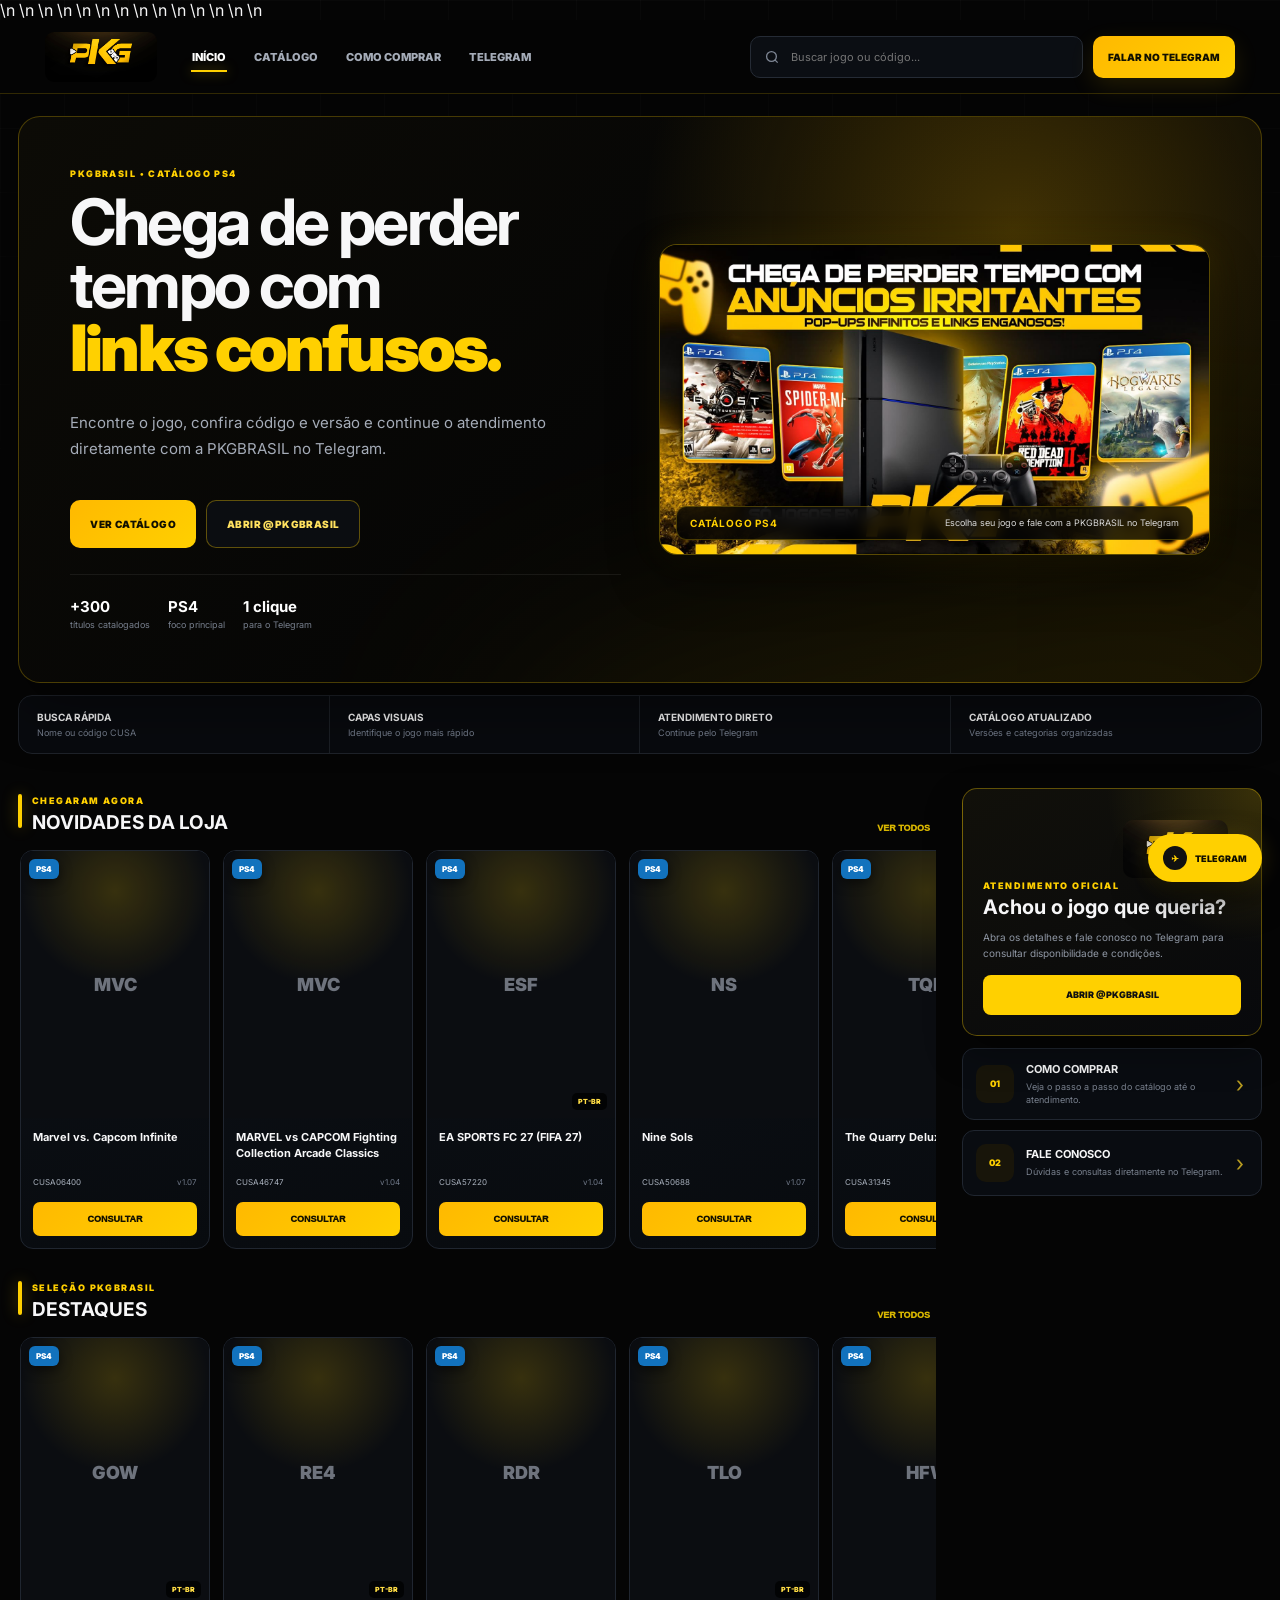
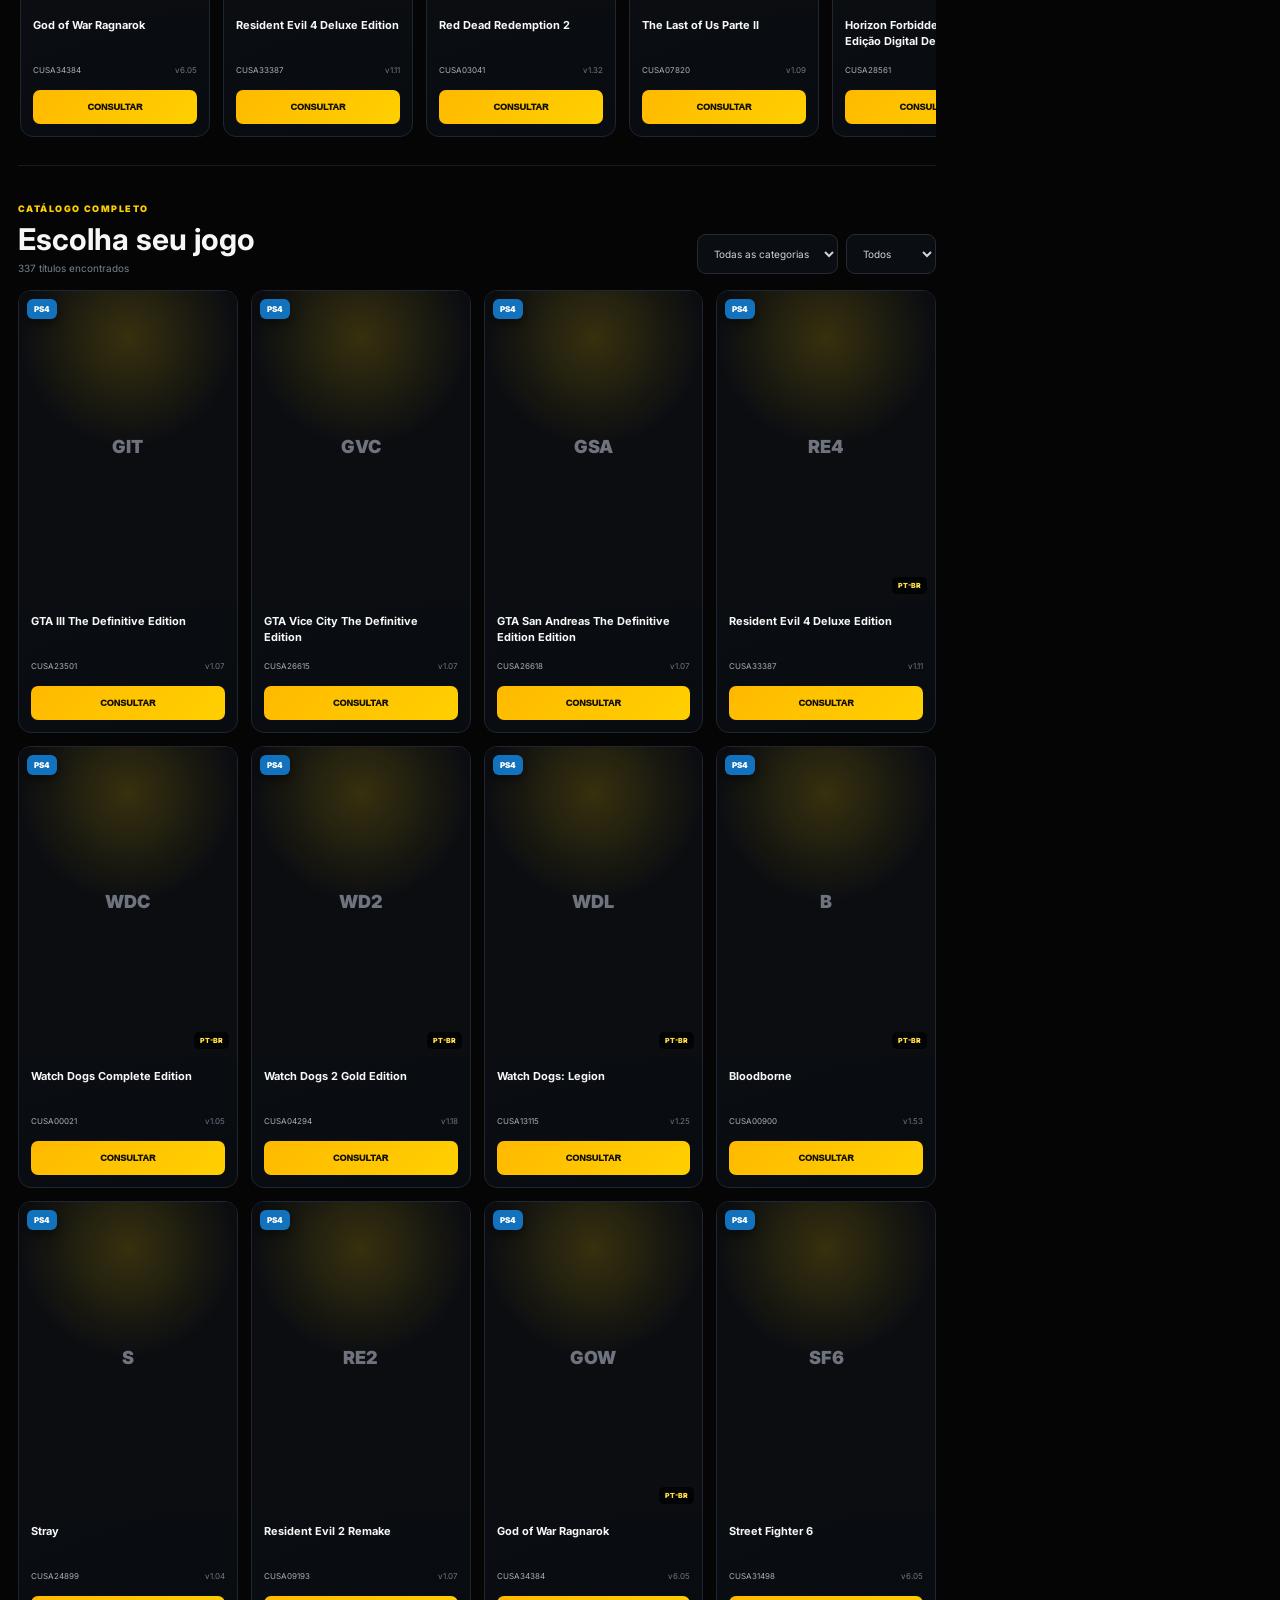
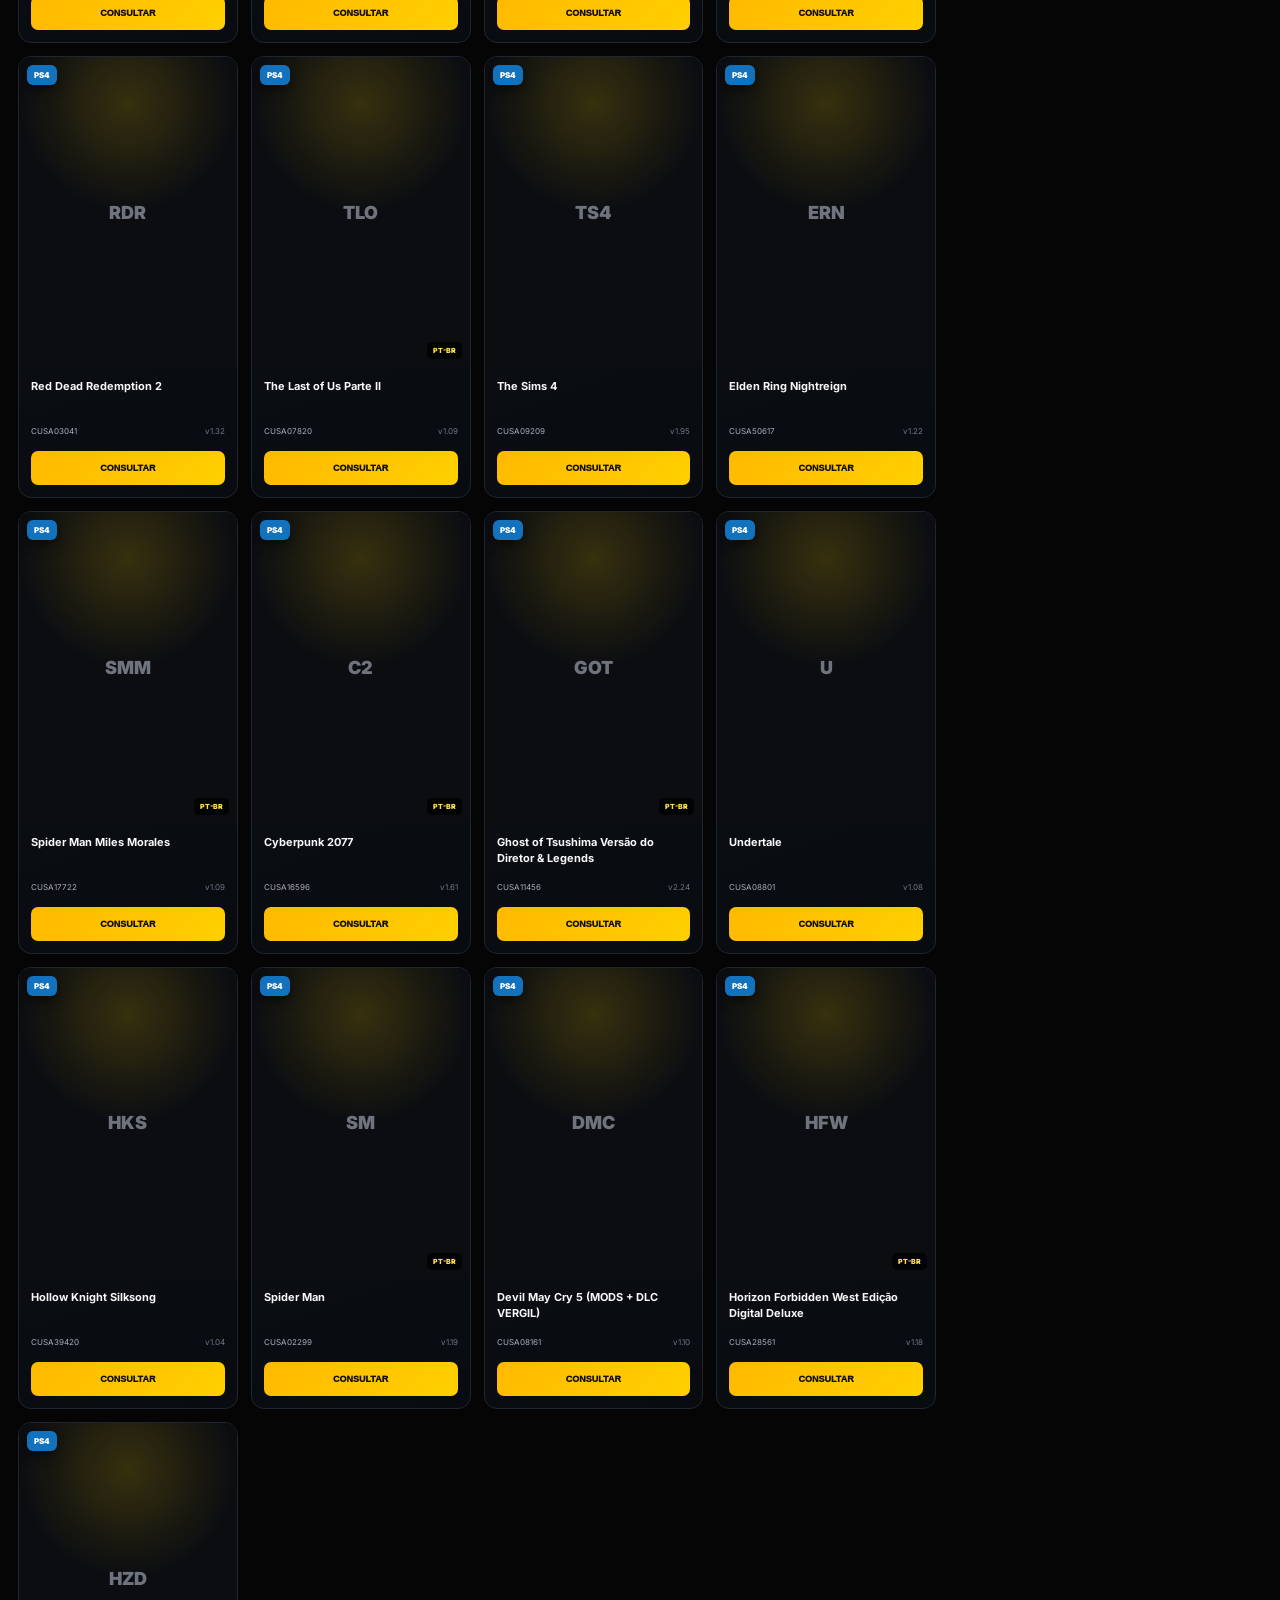
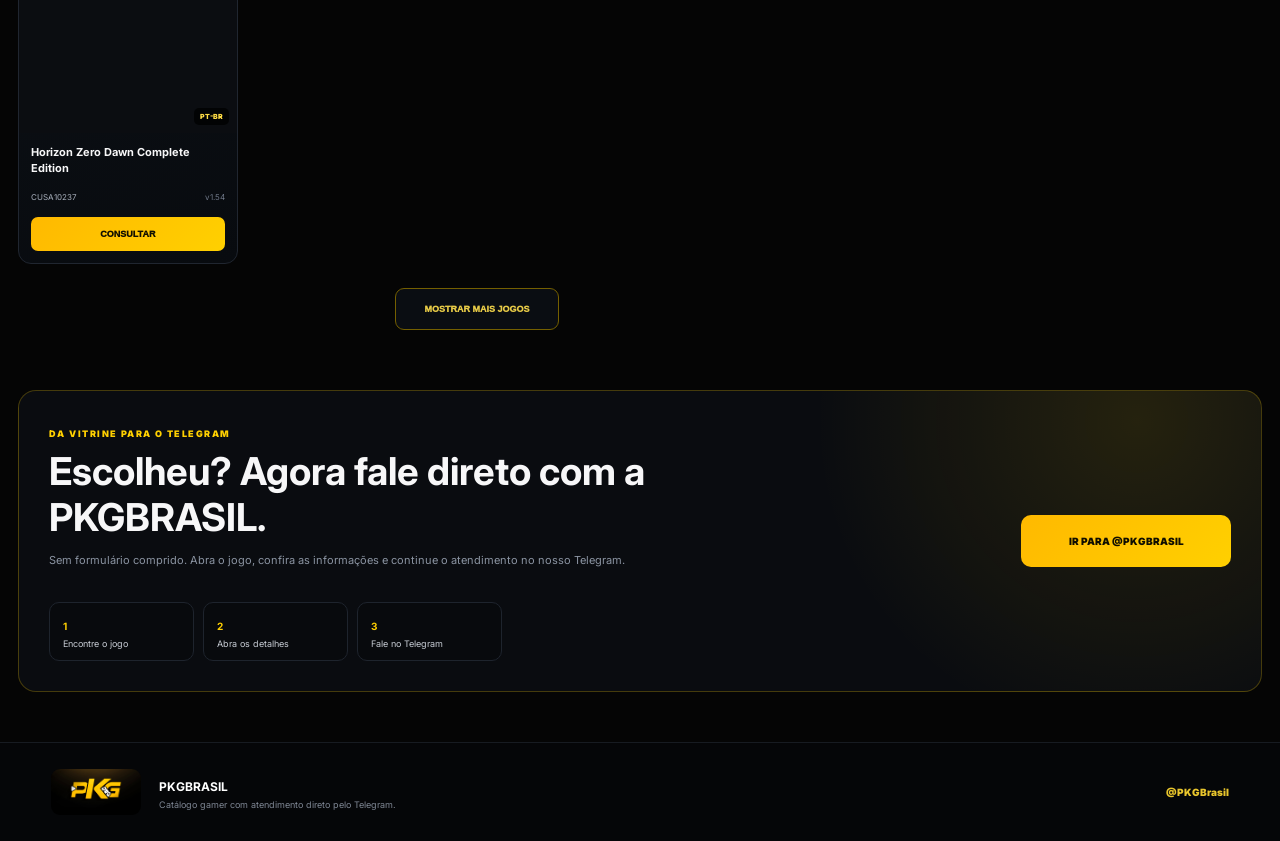
==== index.html @ 2a742ffb "SEO: canonical, Open Graph e dados estruturados na home" ====
<!doctype html>
<html lang="pt-BR">
<head>
  <meta charset="utf-8">
  <meta name="viewport" content="width=device-width,initial-scale=1">
  <meta name="theme-color" content="#070707">
  <meta name="description" content="PKGBRASIL: catálogo de jogos PS4 com busca por nome e código, informações do produto e atendimento direto pelo Telegram.">\n  <link rel="canonical" href="https://wesleydesousa.github.io/pkgbrasil-site/">\n  <meta name="robots" content="index,follow,max-image-preview:large">\n  <meta property="og:type" content="website">\n  <meta property="og:locale" content="pt_BR">\n  <meta property="og:site_name" content="PKGBRASIL">\n  <meta property="og:title" content="PKGBRASIL | Catálogo PS4">\n  <meta property="og:description" content="Encontre jogos PS4 no catálogo PKGBRASIL e continue o atendimento pelo Telegram.">\n  <meta property="og:url" content="https://wesleydesousa.github.io/pkgbrasil-site/">\n  <meta property="og:image" content="https://wesleydesousa.github.io/pkgbrasil-site/ativos/pkgbrasil-channel-cover.jpg">\n  <meta name="twitter:card" content="summary_large_image">\n  <meta name="twitter:title" content="PKGBRASIL | Catálogo PS4">\n  <meta name="twitter:description" content="Catálogo de jogos PS4 e atendimento direto pelo Telegram.">\n  <meta name="twitter:image" content="https://wesleydesousa.github.io/pkgbrasil-site/ativos/pkgbrasil-channel-cover.jpg">
  <title>PKGBRASIL | Catálogo PS4 e atendimento no Telegram</title>
  <link rel="preconnect" href="https://fonts.googleapis.com">
  <link rel="preconnect" href="https://fonts.gstatic.com" crossorigin>
  <link href="https://fonts.googleapis.com/css2?family=Inter:wght@400;500;600;700;800;900&display=swap" rel="stylesheet">
  <link rel="stylesheet" href="styles.css?v=20261001-4">
  <script type="application/ld+json">{"@context":"https://schema.org","@type":"Organization","name":"PKGBRASIL","url":"https://wesleydesousa.github.io/pkgbrasil-site/","logo":"https://wesleydesousa.github.io/pkgbrasil-site/ativos/WhatsApp%20Image%202026-09-29%20at%2009.11.02.jpeg","sameAs":["https://t.me/PKGBrasil"]}</script>\n</head>
<body>
<header class="topbar">
  <a class="brand brand-image" href="#inicio" aria-label="PKGBRASIL - Início">
    <img src="ativos/WhatsApp%20Image%202026-09-29%20at%2009.11.02.jpeg" alt="PKGBRASIL">
  </a>
  <nav class="main-nav" aria-label="Navegação principal">
    <a class="active" href="#inicio">INÍCIO</a>
    <a href="#catalogo">CATÁLOGO</a>
    <a href="como-usar.html">COMO COMPRAR</a>
    <a href="contato.html">TELEGRAM</a>
  </nav>
  <div class="header-actions">
    <label class="search">
      <svg viewBox="0 0 24 24" aria-hidden="true"><path d="m21 21-4.3-4.3m2.3-5.2a7.5 7.5 0 1 1-15 0 7.5 7.5 0 0 1 15 0Z"/></svg>
      <input id="globalSearch" type="search" placeholder="Buscar jogo ou código..." autocomplete="off">
    </label>
    <a class="account-btn primary" href="https://t.me/PKGBrasil" target="_blank" rel="noopener noreferrer">FALAR NO TELEGRAM</a>
  </div>
</header>

<main id="inicio">
  <section class="sales-hero" aria-label="PKGBRASIL - catálogo PS4">
    <div class="sales-hero-copy">
      <span class="hero-kicker">PKGBRASIL • CATÁLOGO PS4</span>
      <h1>Chega de perder tempo com <strong>links confusos.</strong></h1>
      <p>Encontre o jogo, confira código e versão e continue o atendimento diretamente com a PKGBRASIL no Telegram.</p>
      <div class="hero-actions">
        <a class="hero-btn primary" href="#catalogo">VER CATÁLOGO</a>
        <a class="hero-btn secondary" href="https://t.me/PKGBrasil" target="_blank" rel="noopener noreferrer">ABRIR @PKGBRASIL</a>
      </div>
      <div class="hero-proof">
        <span><b>+300</b> títulos catalogados</span>
        <span><b>PS4</b> foco principal</span>
        <span><b>1 clique</b> para o Telegram</span>
      </div>
    </div>
    <div class="hero-banner-reference">
      <img src="ativos/pkgbrasil-channel-cover.jpg" alt="PKGBRASIL - divulgação do catálogo PS4">
      <div class="hero-banner-note"><strong>CATÁLOGO PS4</strong><span>Escolha seu jogo e fale com a PKGBRASIL no Telegram</span></div>
    </div>
  </section>

  <section class="trust-strip" aria-label="Vantagens PKGBRASIL">
    <div><b>BUSCA RÁPIDA</b><span>Nome ou código CUSA</span></div>
    <div><b>CAPAS VISUAIS</b><span>Identifique o jogo mais rápido</span></div>
    <div><b>ATENDIMENTO DIRETO</b><span>Continue pelo Telegram</span></div>
    <div><b>CATÁLOGO ATUALIZADO</b><span>Versões e categorias organizadas</span></div>
  </section>

  <div class="page-grid">
    <div class="content-column">
      <section class="section" id="jogos">
        <div class="section-heading">
          <div><span class="section-bar"></span><div><span class="section-label">CHEGARAM AGORA</span><h2>NOVIDADES DA LOJA</h2></div></div>
          <button class="link-button" data-show-all type="button">VER TODOS</button>
        </div>
        <div class="game-row" id="latestGames"></div>
      </section>

      <section class="section">
        <div class="section-heading">
          <div><span class="section-bar"></span><div><span class="section-label">SELEÇÃO PKGBRASIL</span><h2>DESTAQUES</h2></div></div>
          <button class="link-button" data-show-all type="button">VER TODOS</button>
        </div>
        <div class="game-row" id="featuredGames"></div>
      </section>

      <section class="section catalog-section" id="catalogo">
        <div class="catalog-header">
          <div>
            <span class="section-label">CATÁLOGO COMPLETO</span>
            <h2>Escolha seu jogo</h2>
            <p id="catalogStatus">Carregando catálogo...</p>
          </div>
          <div class="filters">
            <select id="categoryFilter" aria-label="Filtrar por categoria"><option value="">Todas as categorias</option></select>
            <select id="dubFilter" aria-label="Filtrar por idioma"><option value="">Todos</option><option value="dublado">Dublados</option></select>
          </div>
        </div>
        <div class="catalog-grid" id="catalogGrid"></div>
        <button class="load-more" id="loadMore" type="button">MOSTRAR MAIS JOGOS</button>
      </section>
    </div>

    <aside class="sidebar">
      <article class="telegram-sales-card">
        <span class="tg-eyebrow">ATENDIMENTO OFICIAL</span>
        <img src="ativos/WhatsApp%20Image%202026-09-29%20at%2009.11.02.jpeg" alt="PKGBRASIL">
        <h3>Achou o jogo que queria?</h3>
        <p>Abra os detalhes e fale conosco no Telegram para consultar disponibilidade e condições.</p>
        <a href="https://t.me/PKGBrasil" target="_blank" rel="noopener noreferrer">ABRIR @PKGBRASIL</a>
      </article>
      <a class="side-card" href="como-usar.html"><div class="side-icon">01</div><div><h3>COMO COMPRAR</h3><p>Veja o passo a passo do catálogo até o atendimento.</p></div><span class="side-arrow">›</span></a>
      <a class="side-card" href="contato.html"><div class="side-icon">02</div><div><h3>FALE CONOSCO</h3><p>Dúvidas e consultas diretamente no Telegram.</p></div><span class="side-arrow">›</span></a>
    </aside>
  </div>

  <section class="sales-cta" id="como-comprar">
    <div class="sales-cta-copy">
      <span class="section-label">DA VITRINE PARA O TELEGRAM</span>
      <h2>Escolheu? Agora fale direto com a PKGBRASIL.</h2>
      <p>Sem formulário comprido. Abra o jogo, confira as informações e continue o atendimento no nosso Telegram.</p>
    </div>
    <div class="sales-steps">
      <article><b>1</b><span>Encontre o jogo</span></article>
      <article><b>2</b><span>Abra os detalhes</span></article>
      <article><b>3</b><span>Fale no Telegram</span></article>
    </div>
    <a class="telegram-wide" href="https://t.me/PKGBrasil" target="_blank" rel="noopener noreferrer">IR PARA @PKGBRASIL</a>
  </section>
</main>

<dialog id="gameModal">
  <button class="modal-close" id="modalClose" type="button" aria-label="Fechar">×</button>
  <div id="modalContent"></div>
</dialog>

<footer>
  <a class="brand brand-image footer-brand" href="#inicio"><img src="ativos/WhatsApp%20Image%202026-09-29%20at%2009.11.02.jpeg" alt="PKGBRASIL"></a>
  <div><strong>PKGBRASIL</strong><p>Catálogo gamer com atendimento direto pelo Telegram.</p></div>
  <a class="footer-telegram" href="https://t.me/PKGBrasil" target="_blank" rel="noopener noreferrer">@PKGBrasil</a>
</footer>

<a class="telegram-float" href="https://t.me/PKGBrasil" target="_blank" rel="noopener noreferrer">TELEGRAM</a>
<script src="app.js?v=20261001-4"></script>
</body>
</html>
---- styles.css ----
:root{
  --bg:#050505;--panel:#0a0d12;--panel2:#0e1219;--line:#202631;--gold:#ffd000;--gold2:#ffb900;
  --text:#f7f7f8;--muted:#9299a7;--radius:16px;--shadow:0 24px 60px rgba(0,0,0,.42);
}
*{box-sizing:border-box}
html{scroll-behavior:smooth}
body{margin:0;background:radial-gradient(circle at 50% -20%,#2b2100 0,transparent 30rem),var(--bg);color:var(--text);font-family:Inter,system-ui,sans-serif;min-height:100vh}
body:before{content:"";position:fixed;inset:0;pointer-events:none;background-image:linear-gradient(rgba(255,255,255,.018) 1px,transparent 1px),linear-gradient(90deg,rgba(255,255,255,.018) 1px,transparent 1px);background-size:64px 64px;mask-image:linear-gradient(to bottom,#000 0,transparent 70%);z-index:-1}
a{color:inherit}.topbar{height:74px;position:sticky;top:0;z-index:60;display:flex;align-items:center;gap:24px;padding:0 3.5%;border-bottom:1px solid rgba(255,208,0,.18);background:rgba(5,5,5,.9);backdrop-filter:blur(16px)}
.brand-image{display:flex;align-items:center;flex:0 0 auto;text-decoration:none}.brand-image img{width:112px;height:50px;object-fit:cover;object-position:center;border-radius:9px;filter:saturate(1.05) contrast(1.06)}
.main-nav{display:flex;gap:6px;align-items:center}.main-nav a{position:relative;padding:10px 11px;text-decoration:none;color:#a5acb8;font-size:11px;font-weight:850}.main-nav a:hover,.main-nav a.active{color:#fff}.main-nav a.active:after{content:"";position:absolute;left:10px;right:10px;bottom:2px;height:2px;background:var(--gold);box-shadow:0 0 12px rgba(255,208,0,.55)}
.header-actions{margin-left:auto;display:flex;align-items:center;gap:10px}.search{width:min(360px,26vw);height:42px;display:flex;align-items:center;gap:9px;padding:0 13px;border:1px solid #252b35;border-radius:10px;background:#0b0e13}.search:focus-within{border-color:#8f7400;box-shadow:0 0 0 3px rgba(255,208,0,.06)}.search svg{width:17px;fill:none;stroke:#7f8795;stroke-width:2}.search input{width:100%;border:0;outline:0;background:transparent;color:#fff;font:inherit;font-size:11px}.account-btn{height:42px;display:inline-flex;align-items:center;justify-content:center;padding:0 15px;border-radius:10px;text-decoration:none;font-size:10px;font-weight:900}.account-btn.primary{background:linear-gradient(135deg,var(--gold2),var(--gold));color:#121000;box-shadow:0 8px 24px rgba(255,208,0,.12)}

.sales-hero{max-width:1680px;margin:22px auto 0;padding:clamp(28px,4vw,62px);min-height:520px;display:grid;grid-template-columns:minmax(0,.9fr) minmax(520px,1.1fr);gap:38px;align-items:center;position:relative;overflow:hidden;border:1px solid rgba(255,208,0,.26);border-radius:22px;background:radial-gradient(circle at 80% 20%,rgba(255,190,0,.24),transparent 34%),linear-gradient(135deg,#0c0b06 0,#050505 58%,#0c0a03 100%);box-shadow:var(--shadow)}
.sales-hero:before{content:"";position:absolute;inset:auto -10% -55% 40%;height:70%;background:var(--gold);filter:blur(130px);opacity:.08;transform:rotate(-12deg)}
.sales-hero-copy{position:relative;z-index:3}.hero-kicker,.section-label,.tg-eyebrow{color:var(--gold);font-size:9px;font-weight:950;letter-spacing:.16em;text-transform:uppercase}.sales-hero h1{margin:12px 0 16px;font-size:clamp(42px,5vw,74px);line-height:.98;letter-spacing:-.045em;max-width:780px}.sales-hero h1 strong{display:block;color:var(--gold);font-weight:950}.sales-hero-copy>p{max-width:650px;color:#a5acb8;font-size:15px;line-height:1.7}
.hero-actions{display:flex;gap:10px;flex-wrap:wrap;margin-top:24px}.hero-btn{min-height:48px;display:inline-flex;align-items:center;justify-content:center;padding:0 20px;border-radius:10px;text-decoration:none;font-size:10px;font-weight:950;letter-spacing:.04em}.hero-btn.primary{background:linear-gradient(135deg,var(--gold2),var(--gold));color:#110f00}.hero-btn.secondary{border:1px solid rgba(255,208,0,.35);background:#0b0d11;color:#ffe15f}.hero-proof{display:flex;gap:18px;flex-wrap:wrap;margin-top:26px;padding-top:22px;border-top:1px solid rgba(255,255,255,.07)}.hero-proof span{display:flex;flex-direction:column;color:#777f8d;font-size:9px}.hero-proof b{color:#fff;font-size:15px;margin-bottom:3px}

.hero-showcase-wrap{position:relative;min-height:430px}.hero-showcase-glow{position:absolute;inset:15% 5% 0 20%;background:#ffc400;filter:blur(80px);opacity:.18;border-radius:50%}.hero-console{position:absolute;z-index:2;left:35%;top:12%;width:31%;height:70%;border-radius:8px 8px 4px 4px;background:linear-gradient(110deg,#24262b,#070809 70%);box-shadow:-22px 30px 40px rgba(0,0,0,.62);transform:skewY(-3deg)}.hero-console:before{content:"";position:absolute;left:5%;top:42%;width:90%;height:3px;background:#254fbb;box-shadow:0 0 10px #2c5cff}.hero-console span{position:absolute;bottom:10px;right:12px;color:#72757d;font-size:12px;font-weight:800}.hero-console i{position:absolute;bottom:-38px;left:30%;width:52%;height:58px;border-radius:40% 40% 50% 50%;background:radial-gradient(circle at 30% 45%,#1b1c1f 0 11%,transparent 12%),radial-gradient(circle at 70% 45%,#1b1c1f 0 11%,transparent 12%),linear-gradient(#303137,#101114);box-shadow:0 18px 25px #0008}
.hero-showcase{position:absolute;inset:0;z-index:3;pointer-events:none}.hero-mini{position:absolute;width:23%;aspect-ratio:.72;border:2px solid rgba(255,208,0,.72);border-radius:12px;overflow:hidden;background:#111;box-shadow:0 18px 28px rgba(0,0,0,.55);transform:rotate(var(--rot,0deg))}.hero-mini img{width:100%;height:100%;object-fit:cover}.hero-mini:nth-child(1){left:0;top:16%;--rot:-5deg}.hero-mini:nth-child(2){left:16%;bottom:2%;--rot:3deg}.hero-mini:nth-child(3){right:15%;bottom:2%;--rot:-3deg}.hero-mini:nth-child(4){right:0;top:14%;--rot:5deg}.hero-promo-caption{position:absolute;z-index:5;left:50%;bottom:0;transform:translateX(-50%);width:max-content;max-width:90%;padding:11px 16px;border-radius:8px;background:#060606;border:1px solid rgba(255,208,0,.3);text-align:center}.hero-promo-caption strong{display:block;color:var(--gold);font-size:13px}.hero-promo-caption span{display:block;color:#ccc;font-size:8px;margin-top:3px;letter-spacing:.1em}

.trust-strip{max-width:1680px;margin:12px auto 0;display:grid;grid-template-columns:repeat(4,1fr);border:1px solid #1e2229;border-radius:14px;overflow:hidden;background:#080a0e}.trust-strip>div{padding:15px 18px;border-right:1px solid #1b1f25}.trust-strip>div:last-child{border-right:0}.trust-strip b{display:block;color:#f5f5f5;font-size:10px}.trust-strip span{display:block;margin-top:4px;color:#737c8b;font-size:9px}

.page-grid{max-width:1680px;margin:0 auto;display:grid;grid-template-columns:minmax(0,1fr) 300px;gap:26px;padding:18px 0 60px}.content-column{min-width:0}.section{padding-top:16px}.section-heading{display:flex;align-items:end;justify-content:space-between;gap:14px;margin-bottom:14px}.section-heading>div{display:flex;align-items:center;gap:10px}.section-bar{width:4px;height:34px;border-radius:5px;background:var(--gold);box-shadow:0 0 15px rgba(255,208,0,.38)}.section h2{font-size:19px;margin:3px 0 0}.link-button{border:0;background:transparent;color:#d8b600;font-size:9px;font-weight:950;cursor:pointer}.link-button:hover{color:#ffe35f}
.game-row{display:grid;grid-auto-flow:column;grid-auto-columns:190px;gap:13px;overflow-x:auto;padding:2px 2px 10px;scrollbar-width:none}.game-row::-webkit-scrollbar{display:none}

.game-card{position:relative;min-width:0;border:1px solid #202630;background:linear-gradient(160deg,#0d1117,#080b0f);border-radius:13px;overflow:hidden;cursor:pointer;transition:transform .22s ease,border-color .22s ease,box-shadow .22s ease;transform:perspective(850px) rotateX(var(--rx,0)) rotateY(var(--ry,0))}.game-card:hover{transform:translateY(-5px) perspective(850px) rotateX(var(--rx,0)) rotateY(var(--ry,0));border-color:#826c00;box-shadow:0 18px 38px rgba(0,0,0,.45),0 0 24px rgba(255,208,0,.08)}
.cover{position:relative;aspect-ratio:2/2.85;background:linear-gradient(135deg,#1b1d21,#0b0d10);overflow:hidden}.cover img{position:absolute;inset:0;width:100%;height:100%;object-fit:cover;transition:opacity .25s ease,transform .3s ease}.game-card:hover .cover img{transform:scale(1.025)}.cover-fallback{position:absolute;inset:0;display:grid;place-items:center;padding:18px;background:radial-gradient(circle at 50% 15%,rgba(255,208,0,.18),transparent 38%),#0b0d11;color:#6e737d;font-size:18px;font-weight:950}.cover-badge{position:absolute;z-index:3;left:8px;top:8px;padding:5px 7px;border-radius:6px;background:#1272bd;color:#fff;font-size:8px;font-weight:900;box-shadow:0 4px 12px #0008}.cover-state{position:absolute;z-index:3;right:8px;bottom:8px;padding:4px 6px;border-radius:5px;background:rgba(0,0,0,.76);color:#ffdd45;font-size:7px;font-weight:900}
.game-info{padding:12px}.game-title{height:34px;overflow:hidden;margin:0 0 9px;font-size:11px;line-height:1.45}.game-meta{display:flex;justify-content:space-between;gap:8px;color:#6f7888;font-size:8px}.game-code{color:#a8b0bc}.mini-action{width:100%;height:34px;margin-top:11px;border:0;border-radius:7px;background:linear-gradient(135deg,var(--gold2),var(--gold));color:#121000;font-size:9px;font-weight:950;cursor:pointer}.mini-action:hover{filter:brightness(1.05)}

.catalog-section{margin-top:18px;padding-top:30px;border-top:1px solid #171b21}.catalog-header{display:flex;align-items:end;justify-content:space-between;gap:18px;margin-bottom:16px}.catalog-header h2{font-size:30px;margin:5px 0}.catalog-header p{margin:0;color:#77808e;font-size:10px}.filters{display:flex;gap:8px}.filters select{height:40px;padding:0 12px;border:1px solid #252b34;border-radius:9px;background:#0a0d12;color:#cfd3da;font:inherit;font-size:10px}.catalog-grid{display:grid;grid-template-columns:repeat(5,minmax(0,1fr));gap:13px}.load-more{display:block;margin:24px auto 0;height:42px;padding:0 28px;border:1px solid #745f00;border-radius:9px;background:#0a0d12;color:#e7ca47;font-size:9px;font-weight:950;cursor:pointer}.load-more:hover{background:#141107}

.sidebar{padding-top:16px}.telegram-sales-card{position:sticky;top:92px;margin-bottom:12px;padding:20px;border:1px solid rgba(255,208,0,.35);border-radius:15px;background:radial-gradient(circle at 100% 0,rgba(255,208,0,.18),transparent 40%),linear-gradient(150deg,#11100a,#08090c);box-shadow:0 16px 36px rgba(0,0,0,.35)}.telegram-sales-card img{width:105px;height:58px;object-fit:cover;border-radius:10px;margin:11px 0}.telegram-sales-card h3{font-size:20px;margin:2px 0 8px}.telegram-sales-card p{color:#8f97a4;font-size:10px;line-height:1.6}.telegram-sales-card>a{display:flex;align-items:center;justify-content:center;height:40px;margin-top:14px;border-radius:8px;background:var(--gold);color:#111;text-decoration:none;font-size:9px;font-weight:950}
.side-card{display:grid;grid-template-columns:40px 1fr 12px;gap:10px;align-items:center;margin-bottom:10px;padding:13px;border:1px solid #202630;border-radius:12px;background:#090c11;text-decoration:none}.side-card:hover{border-color:#554800}.side-icon{width:38px;height:38px;display:grid;place-items:center;border-radius:10px;background:#18150a;color:var(--gold);font-size:9px;font-weight:950}.side-card h3{margin:0 0 4px;font-size:11px}.side-card p{margin:0;color:#79818e;font-size:9px;line-height:1.45}.side-arrow{color:#b99d21;font-size:22px}

.sales-cta{max-width:1680px;margin:0 auto 50px;padding:30px;display:grid;grid-template-columns:1fr auto;gap:22px;align-items:center;border:1px solid rgba(255,208,0,.24);border-radius:18px;background:radial-gradient(circle at 90% 10%,rgba(255,208,0,.11),transparent 28%),#0a0c10}.sales-cta-copy h2{max-width:760px;margin:7px 0 8px;font-size:clamp(24px,3vw,40px)}.sales-cta-copy p{max-width:760px;color:#8b94a2;line-height:1.65;font-size:11px}.sales-steps{display:flex;gap:9px;grid-column:1}.sales-steps article{min-width:145px;padding:11px 13px;border:1px solid #1e242d;border-radius:10px;background:#080a0d}.sales-steps b{color:var(--gold);font-size:10px}.sales-steps span{display:block;margin-top:4px;font-size:9px;color:#c9ced6}.telegram-wide{grid-column:2;grid-row:1/3;display:flex;align-items:center;justify-content:center;min-width:210px;min-height:52px;padding:0 18px;border-radius:10px;background:linear-gradient(135deg,var(--gold2),var(--gold));color:#100e00;text-decoration:none;font-size:10px;font-weight:950}

dialog{width:min(840px,calc(100% - 24px));max-height:90vh;padding:0;border:1px solid #2a3039;border-radius:16px;background:#080a0e;color:#fff;overflow:auto;box-shadow:0 40px 90px #000b}dialog::backdrop{background:rgba(0,0,0,.82);backdrop-filter:blur(6px)}.modal-close{position:absolute;z-index:5;right:12px;top:12px;width:36px;height:36px;border:1px solid #333944;border-radius:50%;background:#090b0f;color:#fff;font-size:22px;cursor:pointer}.modal-product{display:grid;grid-template-columns:260px 1fr}.modal-cover{min-height:390px;background:#0d1015;position:relative;overflow:hidden}.modal-cover img{width:100%;height:100%;object-fit:cover;position:absolute;inset:0}.modal-cover .cover-fallback{font-size:28px}.modal-content-side{padding:34px 30px 30px}.eyebrow{color:var(--gold);font-size:9px;font-weight:950;letter-spacing:.12em}.modal-content-side h2{font-size:30px;line-height:1.12;margin:9px 0 13px}.modal-chips{display:flex;gap:6px;flex-wrap:wrap}.modal-chip{padding:5px 7px;border:1px solid #343b46;border-radius:999px;color:#b3bbc7;font-size:8px}.detail-grid{display:grid;grid-template-columns:1fr 1fr;gap:8px;margin-top:18px}.detail{padding:11px;border:1px solid #1f252d;border-radius:9px;background:#0b0e13}.detail span{display:block;color:#717a88;font-size:8px}.detail strong{display:block;margin-top:5px;font-size:11px}.telegram-button{display:flex;align-items:center;justify-content:center;gap:10px;margin-top:18px;padding:13px;border-radius:9px;background:linear-gradient(135deg,var(--gold2),var(--gold));color:#100e00;text-decoration:none}.telegram-button .telegram-icon{display:grid;place-items:center;width:30px;height:30px;border-radius:50%;background:#111;color:var(--gold)}.telegram-button b{display:block;font-size:10px}.telegram-button small{display:block;margin-top:2px;font-size:8px;opacity:.7}.modal-note{margin-top:12px;color:#7d8694;font-size:9px;line-height:1.55}

footer{display:flex;align-items:center;gap:18px;padding:26px 4%;border-top:1px solid #171b21;background:#050608;color:#7f8794}.footer-brand img{width:90px;height:46px}.footer-brand+div strong{color:#fff;font-size:12px}footer p{margin:4px 0 0;font-size:9px}.footer-telegram{margin-left:auto;color:#e9c52c;font-size:10px;font-weight:900;text-decoration:none}.telegram-float{position:fixed;right:18px;bottom:18px;z-index:70;display:flex;align-items:center;gap:8px;padding:12px 15px;border-radius:999px;background:var(--gold);color:#100e00;text-decoration:none;font-size:9px;font-weight:950;box-shadow:0 16px 34px #0009,0 0 24px rgba(255,208,0,.18)}.telegram-float:before{content:"✈";display:grid;place-items:center;width:24px;height:24px;border-radius:50%;background:#111;color:var(--gold)}

.subpage-main{max-width:1400px;margin:0 auto;padding:42px 4% 70px}.subpage-hero{padding:38px;border:1px solid #202631;border-radius:18px;background:radial-gradient(circle at 90% 10%,rgba(255,208,0,.1),transparent 30%),#090c10}.subpage-hero h1{font-size:clamp(32px,5vw,56px);margin:8px 0}.subpage-hero p{max-width:800px;color:#8d96a4;line-height:1.7}.subpage-kicker{color:var(--gold);font-size:9px;font-weight:950;letter-spacing:.15em}.subpage-grid{display:grid;grid-template-columns:repeat(3,1fr);gap:14px;margin-top:16px}.feature-panel,.guide-step{padding:22px;border:1px solid #202630;border-radius:14px;background:#090c11}.panel-icon{width:42px;height:42px;display:grid;place-items:center;border-radius:10px;background:#1b1708;color:var(--gold);font-weight:950}.feature-panel h2{font-size:17px}.feature-panel p,.guide-step p{color:#858e9c;font-size:11px;line-height:1.65}.page-action{display:inline-flex;margin-top:9px;color:#f0ca2c;text-decoration:none;font-size:9px;font-weight:950}.guide-steps{display:grid;grid-template-columns:repeat(2,1fr);gap:12px;margin-top:16px}.guide-step h3{margin:0 0 6px;font-size:14px}

.gamer-reveal-card{opacity:0;transform:translateY(12px);transition:opacity .35s ease var(--delay,0ms),transform .35s ease var(--delay,0ms)}.gamer-visible{opacity:1;transform:translateY(0)}#scrollProgress{position:fixed;left:0;top:0;z-index:100;width:0;height:2px;background:var(--gold);box-shadow:0 0 9px var(--gold)}

@media(max-width:1280px){.sales-hero,.trust-strip,.page-grid,.sales-cta{margin-left:18px;margin-right:18px}.catalog-grid{grid-template-columns:repeat(4,1fr)}.sales-hero{grid-template-columns:1fr 1fr}.hero-showcase-wrap{min-height:380px}}
@media(max-width:980px){.main-nav{display:none}.search{width:240px}.sales-hero{grid-template-columns:1fr;padding:32px}.hero-showcase-wrap{min-height:410px}.trust-strip{grid-template-columns:repeat(2,1fr)}.trust-strip>div:nth-child(2){border-right:0}.page-grid{grid-template-columns:1fr}.sidebar{display:grid;grid-template-columns:1.2fr 1fr 1fr;gap:10px}.telegram-sales-card{position:static;margin:0}.side-card{margin:0}.catalog-grid{grid-template-columns:repeat(3,1fr)}.sales-cta{grid-template-columns:1fr}.telegram-wide{grid-column:1;grid-row:auto;min-width:0}.subpage-grid{grid-template-columns:1fr}.guide-steps{grid-template-columns:1fr}}
@media(max-width:680px){.topbar{height:64px;padding:0 12px}.brand-image img{width:84px;height:42px}.header-actions .account-btn{display:none}.search{width:44px;padding:0 12px}.search input{width:0;opacity:0}.search:focus-within{width:180px}.search:focus-within input{width:100%;opacity:1}.sales-hero{margin:12px 10px 0;padding:24px 19px;min-height:0;border-radius:15px}.sales-hero h1{font-size:40px}.sales-hero-copy>p{font-size:12px}.hero-actions{display:grid;grid-template-columns:1fr}.hero-showcase-wrap{min-height:330px}.hero-console{left:35%;width:32%;height:65%}.hero-mini{width:28%}.hero-mini:nth-child(2){left:12%}.hero-mini:nth-child(3){right:12%}.hero-promo-caption{bottom:-2px}.trust-strip{margin:10px;grid-template-columns:1fr 1fr}.trust-strip>div{padding:12px;border-bottom:1px solid #1b1f25}.page-grid{margin:0;padding:10px 10px 45px}.sidebar{grid-template-columns:1fr}.game-row{grid-auto-columns:44%}.catalog-header{align-items:stretch;flex-direction:column}.filters{display:grid;grid-template-columns:1fr 1fr}.catalog-grid{grid-template-columns:repeat(2,1fr);gap:9px}.game-info{padding:9px}.game-title{font-size:10px}.sales-cta{margin:0 10px 35px;padding:22px}.sales-steps{display:grid;grid-template-columns:1fr}.modal-product{grid-template-columns:1fr}.modal-cover{min-height:310px}.modal-content-side{padding:24px 19px}.subpage-main{padding:25px 10px 50px}.subpage-hero{padding:24px}.footer-telegram{display:none}}
@media(prefers-reduced-motion:reduce){*{scroll-behavior:auto!important;transition:none!important;animation:none!important}}


/* Alignment pass: covers, titles and sales hero */
.sales-hero{
  align-items:stretch;
}
.sales-hero-copy{
  min-width:0;
  display:flex;
  flex-direction:column;
  justify-content:center;
}
.hero-showcase-wrap{
  align-self:stretch;
  display:flex;
  align-items:center;
  justify-content:center;
}
.game-row{
  align-items:stretch;
}
.catalog-grid{
  align-items:stretch;
}
.game-card{
  height:100%;
  display:grid;
  grid-template-rows:auto 1fr;
}
.cover{
  width:100%;
  aspect-ratio:2/2.85;
}
.cover img,
.modal-cover img{
  object-position:center center;
}
.game-info{
  min-height:126px;
  display:flex;
  flex-direction:column;
}
.game-title{
  height:auto;
  min-height:34px;
  display:-webkit-box;
  -webkit-line-clamp:2;
  -webkit-box-orient:vertical;
  overflow:hidden;
}
.game-meta{
  margin-top:auto;
  min-height:18px;
  align-items:center;
}
.mini-action{
  flex:0 0 auto;
}
.hero-mini{
  display:block;
}
.hero-mini img{
  display:block;
}
@media(max-width:680px){
  .game-info{min-height:116px}
  .game-title{min-height:30px}
}


/* High-resolution local covers */
.game-card{
  transform:none;
  will-change:auto;
}
.game-card:hover{
  transform:translateY(-4px);
}
.cover,
.hero-mini,
.modal-cover{
  background:#090b0f;
}
.cover img,
.hero-mini img,
.modal-cover img{
  display:block;
  width:100%;
  height:100%;
  object-fit:cover;
  object-position:center center;
  image-rendering:auto;
  filter:none!important;
  transform:none!important;
  backface-visibility:visible;
  opacity:0;
  transition:opacity .18s ease;
}
.cover img.cover-loaded,
.hero-mini img.cover-loaded,
.modal-cover img.cover-loaded{
  opacity:1;
}
.game-card:hover .cover img{
  transform:none!important;
}
.hero-mini .cover-fallback{
  font-size:11px;
  text-align:center;
}


/* Repair: real promotional banner + visible catalog covers */
.hero-banner-reference{
  position:relative;
  align-self:center;
  width:100%;
  overflow:hidden;
  border:1px solid rgba(255,208,0,.34);
  border-radius:18px;
  background:#050505;
  box-shadow:0 22px 50px rgba(0,0,0,.48),0 0 34px rgba(255,208,0,.08);
}
.hero-banner-reference img{
  display:block;
  width:100%;
  height:auto;
  aspect-ratio:16/9;
  object-fit:cover;
  object-position:center;
  filter:none!important;
}
.hero-banner-note{
  position:absolute;
  left:16px;
  right:16px;
  bottom:14px;
  display:flex;
  align-items:center;
  justify-content:space-between;
  gap:14px;
  padding:10px 13px;
  border:1px solid rgba(255,208,0,.26);
  border-radius:10px;
  background:rgba(3,3,3,.82);
  backdrop-filter:blur(8px);
}
.hero-banner-note strong{color:#ffd000;font-size:10px;letter-spacing:.08em}
.hero-banner-note span{color:#d8d8d8;font-size:9px;text-align:right}
.cover img,
.modal-cover img{
  opacity:1;
}
.cover img:not(.cover-loaded),
.modal-cover img:not(.cover-loaded){
  opacity:1;
}
@media(max-width:980px){
  .hero-banner-reference{max-width:900px;margin:0 auto}
}
@media(max-width:680px){
  .hero-banner-note{left:8px;right:8px;bottom:8px;padding:8px}
  .hero-banner-note span{display:none}
}
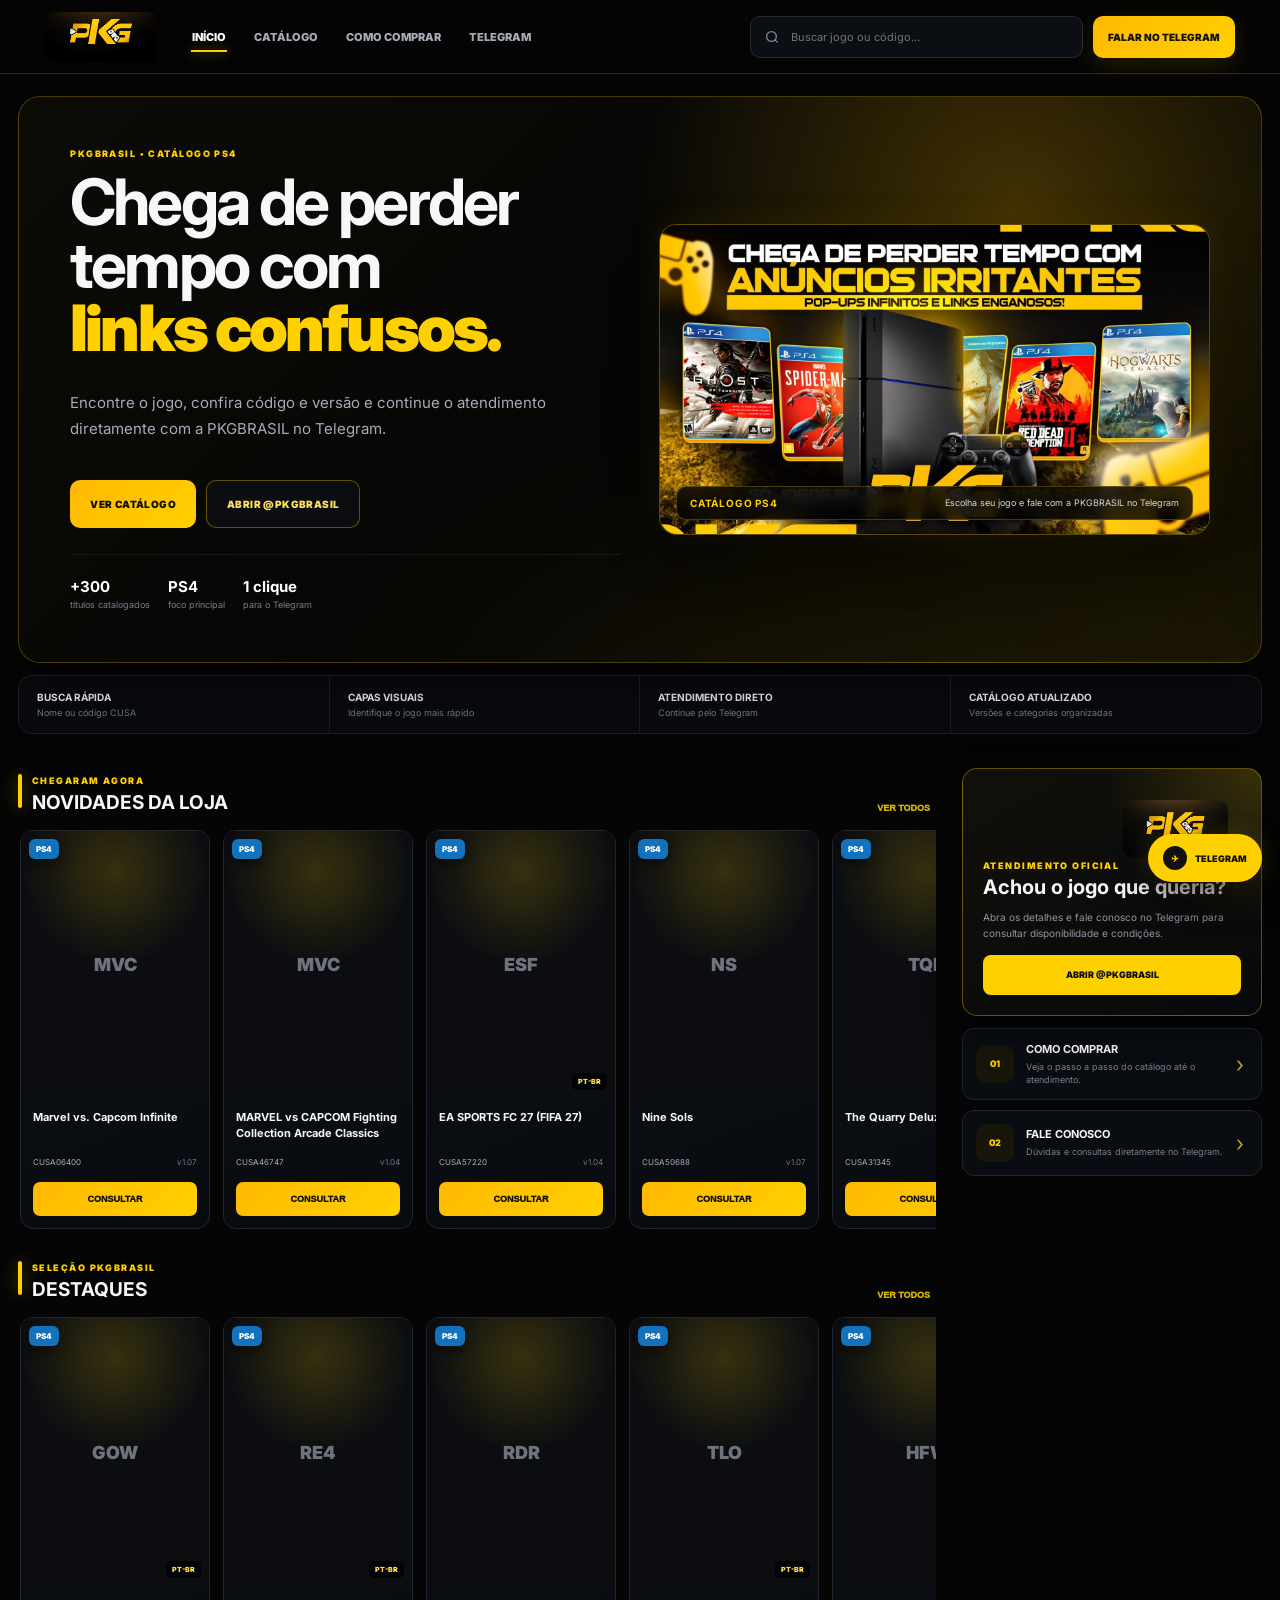
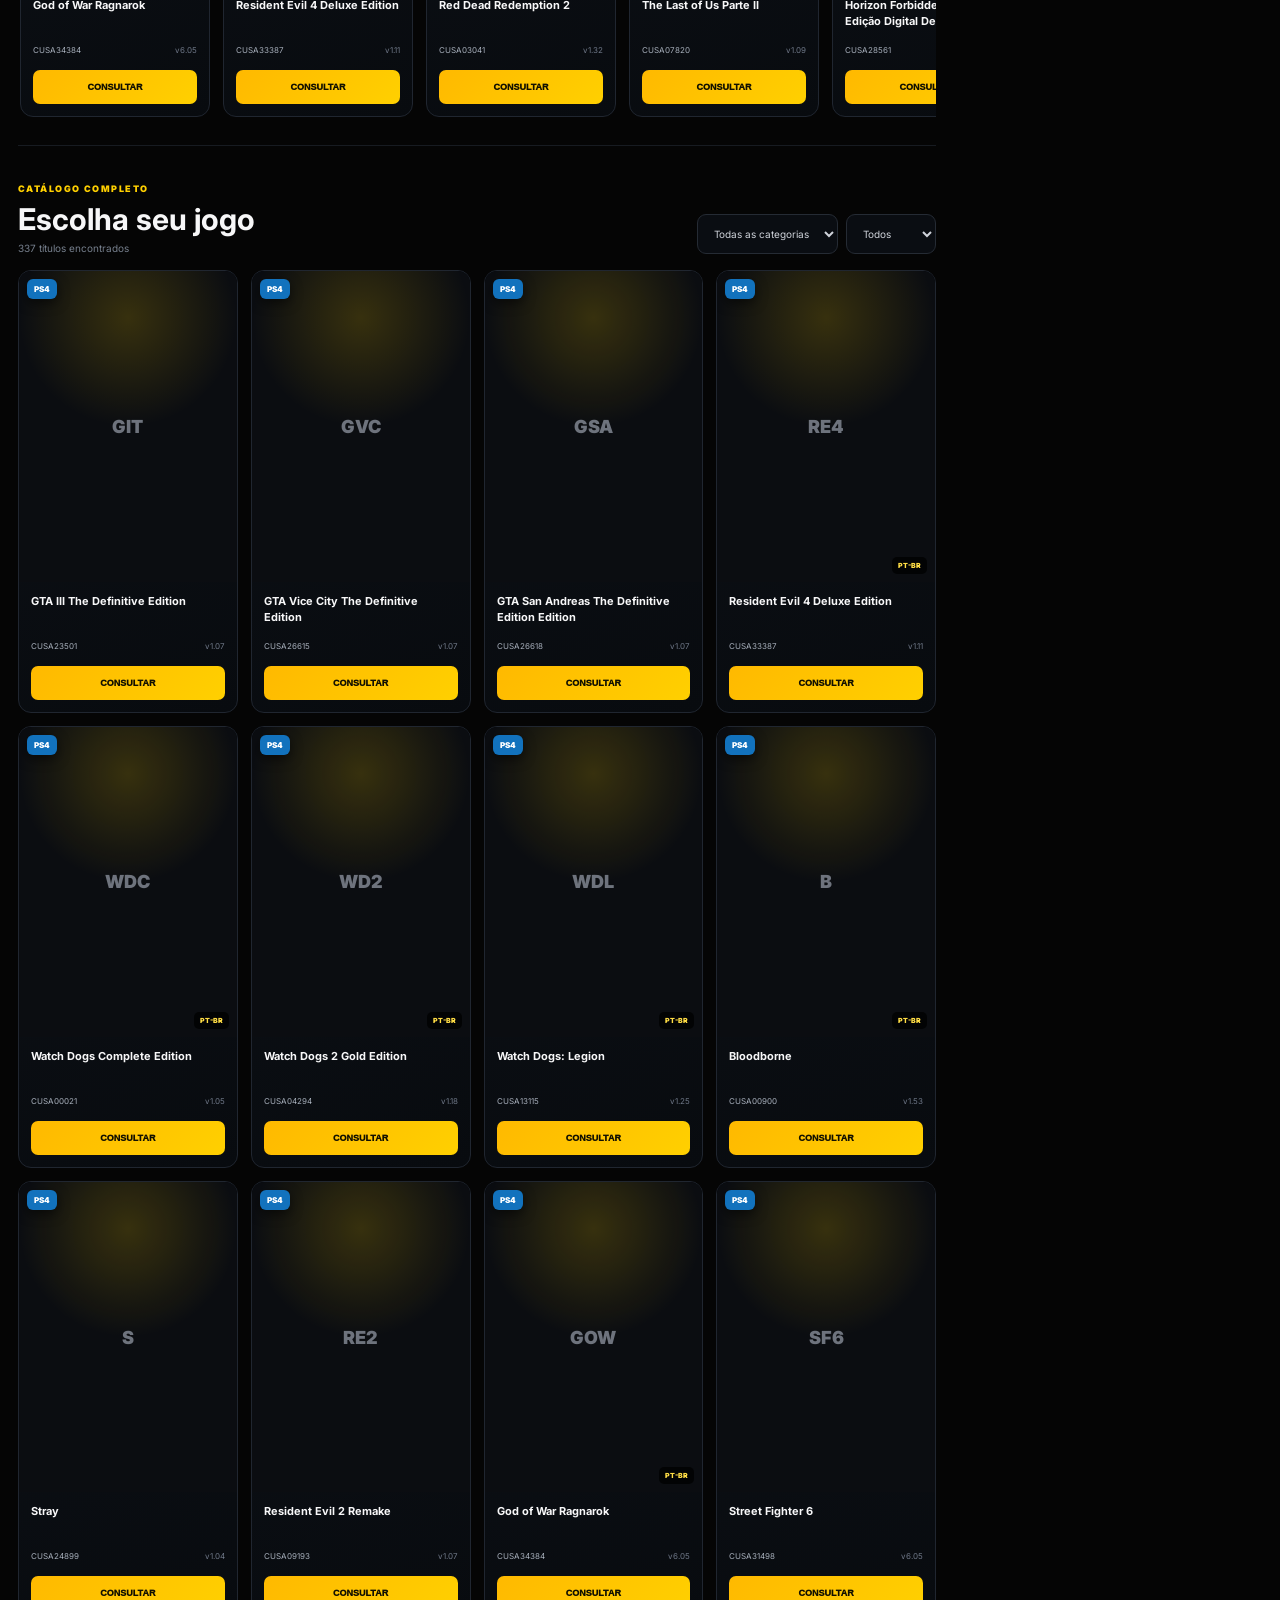
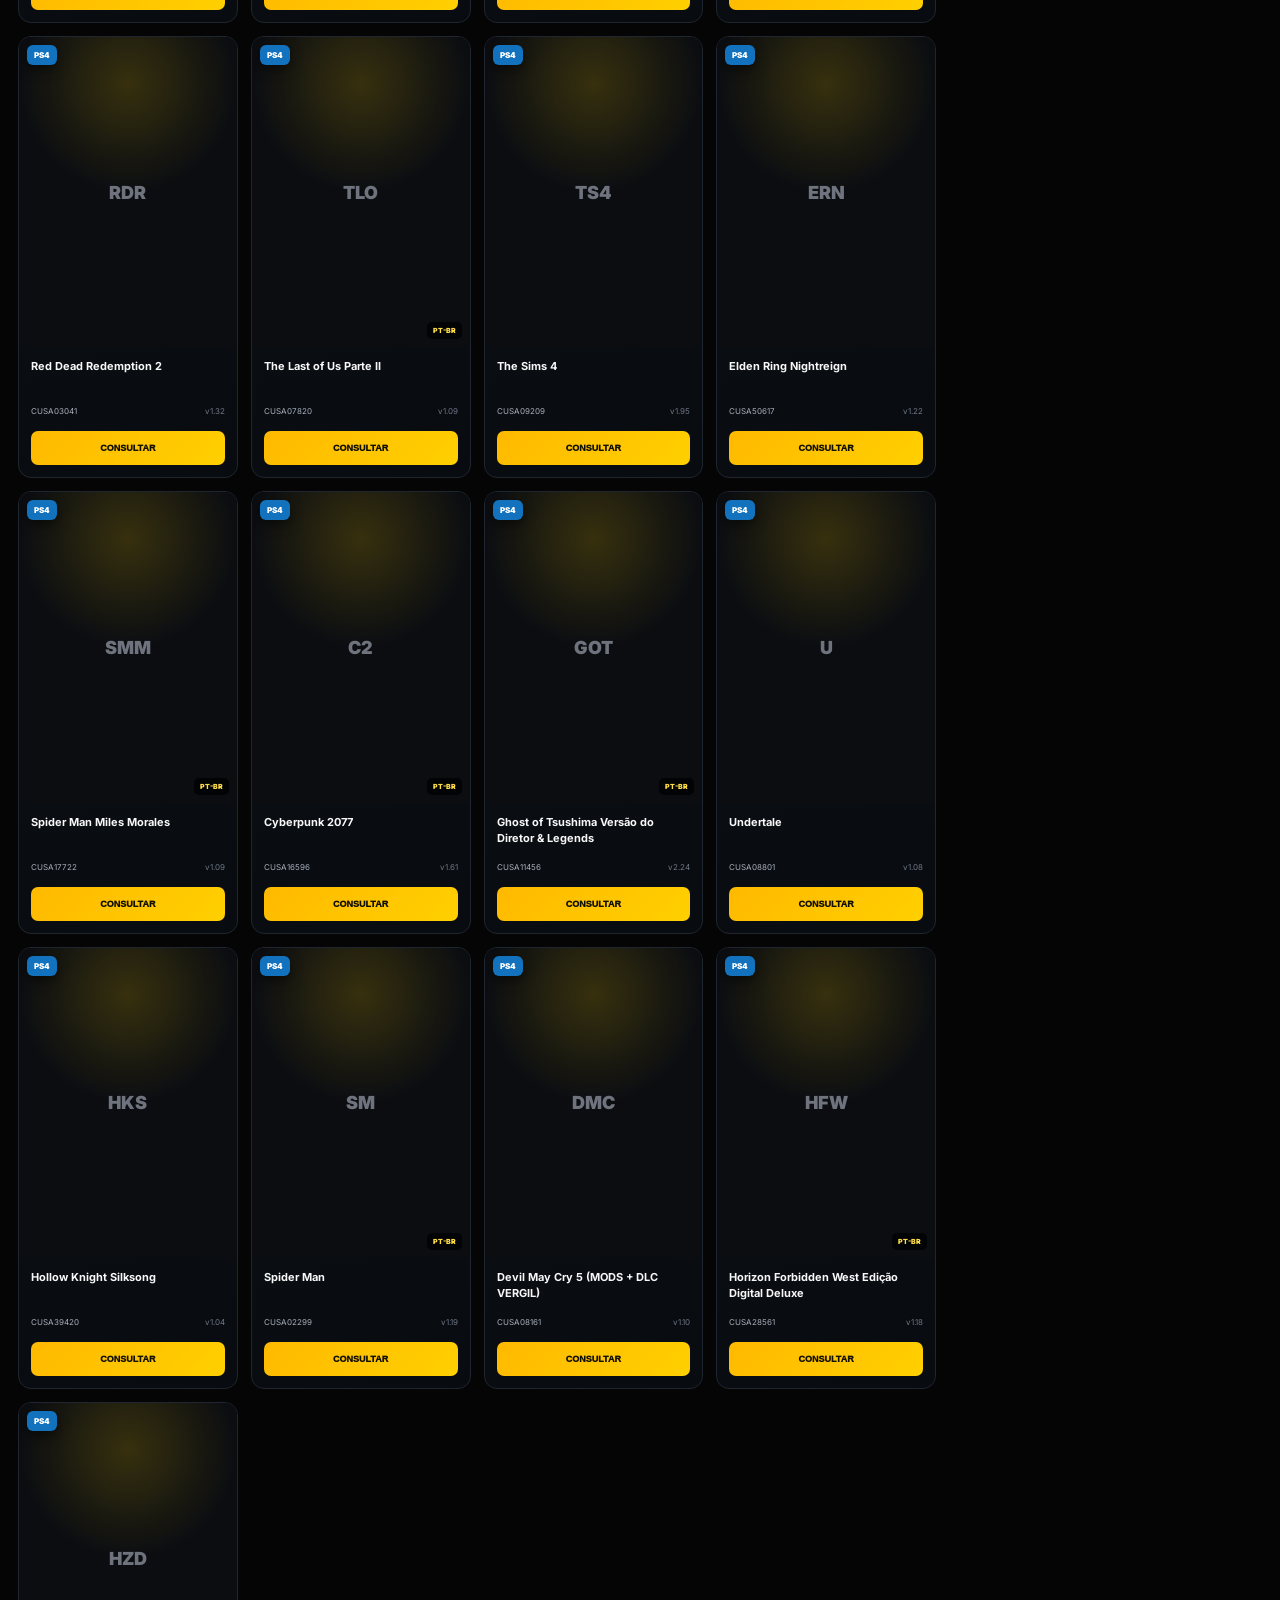
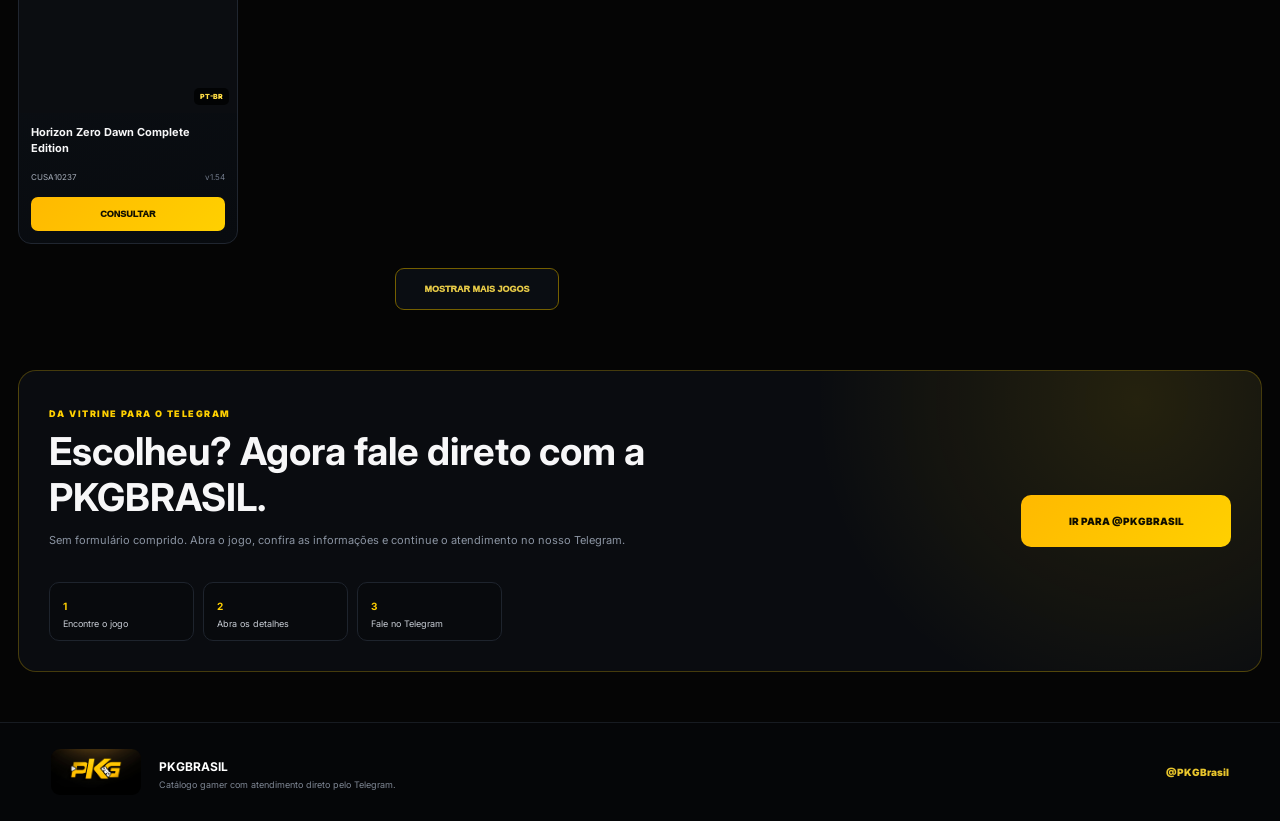
==== commit 13113fda: "SEO: corrigir metadados e estrutura HTML" ====
--- a/index.html
+++ b/index.html
@@ -4,13 +4,27 @@
   <meta charset="utf-8">
   <meta name="viewport" content="width=device-width,initial-scale=1">
   <meta name="theme-color" content="#070707">
-  <meta name="description" content="PKGBRASIL: catálogo de jogos PS4 com busca por nome e código, informações do produto e atendimento direto pelo Telegram.">\n  <link rel="canonical" href="https://wesleydesousa.github.io/pkgbrasil-site/">\n  <meta name="robots" content="index,follow,max-image-preview:large">\n  <meta property="og:type" content="website">\n  <meta property="og:locale" content="pt_BR">\n  <meta property="og:site_name" content="PKGBRASIL">\n  <meta property="og:title" content="PKGBRASIL | Catálogo PS4">\n  <meta property="og:description" content="Encontre jogos PS4 no catálogo PKGBRASIL e continue o atendimento pelo Telegram.">\n  <meta property="og:url" content="https://wesleydesousa.github.io/pkgbrasil-site/">\n  <meta property="og:image" content="https://wesleydesousa.github.io/pkgbrasil-site/ativos/pkgbrasil-channel-cover.jpg">\n  <meta name="twitter:card" content="summary_large_image">\n  <meta name="twitter:title" content="PKGBRASIL | Catálogo PS4">\n  <meta name="twitter:description" content="Catálogo de jogos PS4 e atendimento direto pelo Telegram.">\n  <meta name="twitter:image" content="https://wesleydesousa.github.io/pkgbrasil-site/ativos/pkgbrasil-channel-cover.jpg">
+  <meta name="description" content="PKGBRASIL: catálogo de jogos PS4 com busca por nome e código, informações do produto e atendimento direto pelo Telegram.">
+  <link rel="canonical" href="https://wesleydesousa.github.io/pkgbrasil-site/">
+  <meta name="robots" content="index,follow,max-image-preview:large">
+  <meta property="og:type" content="website">
+  <meta property="og:locale" content="pt_BR">
+  <meta property="og:site_name" content="PKGBRASIL">
+  <meta property="og:title" content="PKGBRASIL | Catálogo PS4">
+  <meta property="og:description" content="Encontre jogos PS4 no catálogo PKGBRASIL e continue o atendimento pelo Telegram.">
+  <meta property="og:url" content="https://wesleydesousa.github.io/pkgbrasil-site/">
+  <meta property="og:image" content="https://wesleydesousa.github.io/pkgbrasil-site/ativos/pkgbrasil-channel-cover.jpg">
+  <meta name="twitter:card" content="summary_large_image">
+  <meta name="twitter:title" content="PKGBRASIL | Catálogo PS4">
+  <meta name="twitter:description" content="Catálogo de jogos PS4 e atendimento direto pelo Telegram.">
+  <meta name="twitter:image" content="https://wesleydesousa.github.io/pkgbrasil-site/ativos/pkgbrasil-channel-cover.jpg">
   <title>PKGBRASIL | Catálogo PS4 e atendimento no Telegram</title>
   <link rel="preconnect" href="https://fonts.googleapis.com">
   <link rel="preconnect" href="https://fonts.gstatic.com" crossorigin>
   <link href="https://fonts.googleapis.com/css2?family=Inter:wght@400;500;600;700;800;900&display=swap" rel="stylesheet">
   <link rel="stylesheet" href="styles.css?v=20261001-4">
-  <script type="application/ld+json">{"@context":"https://schema.org","@type":"Organization","name":"PKGBRASIL","url":"https://wesleydesousa.github.io/pkgbrasil-site/","logo":"https://wesleydesousa.github.io/pkgbrasil-site/ativos/WhatsApp%20Image%202026-09-29%20at%2009.11.02.jpeg","sameAs":["https://t.me/PKGBrasil"]}</script>\n</head>
+  <script type="application/ld+json">{"@context":"https://schema.org","@type":"Organization","name":"PKGBRASIL","url":"https://wesleydesousa.github.io/pkgbrasil-site/","logo":"https://wesleydesousa.github.io/pkgbrasil-site/ativos/WhatsApp%20Image%202026-09-29%20at%2009.11.02.jpeg","sameAs":["https://t.me/PKGBrasil"]}<script type="application/ld+json">{"@context":"https://schema.org","@type":"WebSite","name":"PKGBRASIL","url":"https://wesleydesousa.github.io/pkgbrasil-site/","inLanguage":"pt-BR","potentialAction":{"@type":"SearchAction","target":"https://wesleydesousa.github.io/pkgbrasil-site/?q={search_term_string}","query-input":"required name=search_term_string"}}</script>
+</head>
 <body>
 <header class="topbar">
   <a class="brand brand-image" href="#inicio" aria-label="PKGBRASIL - Início">
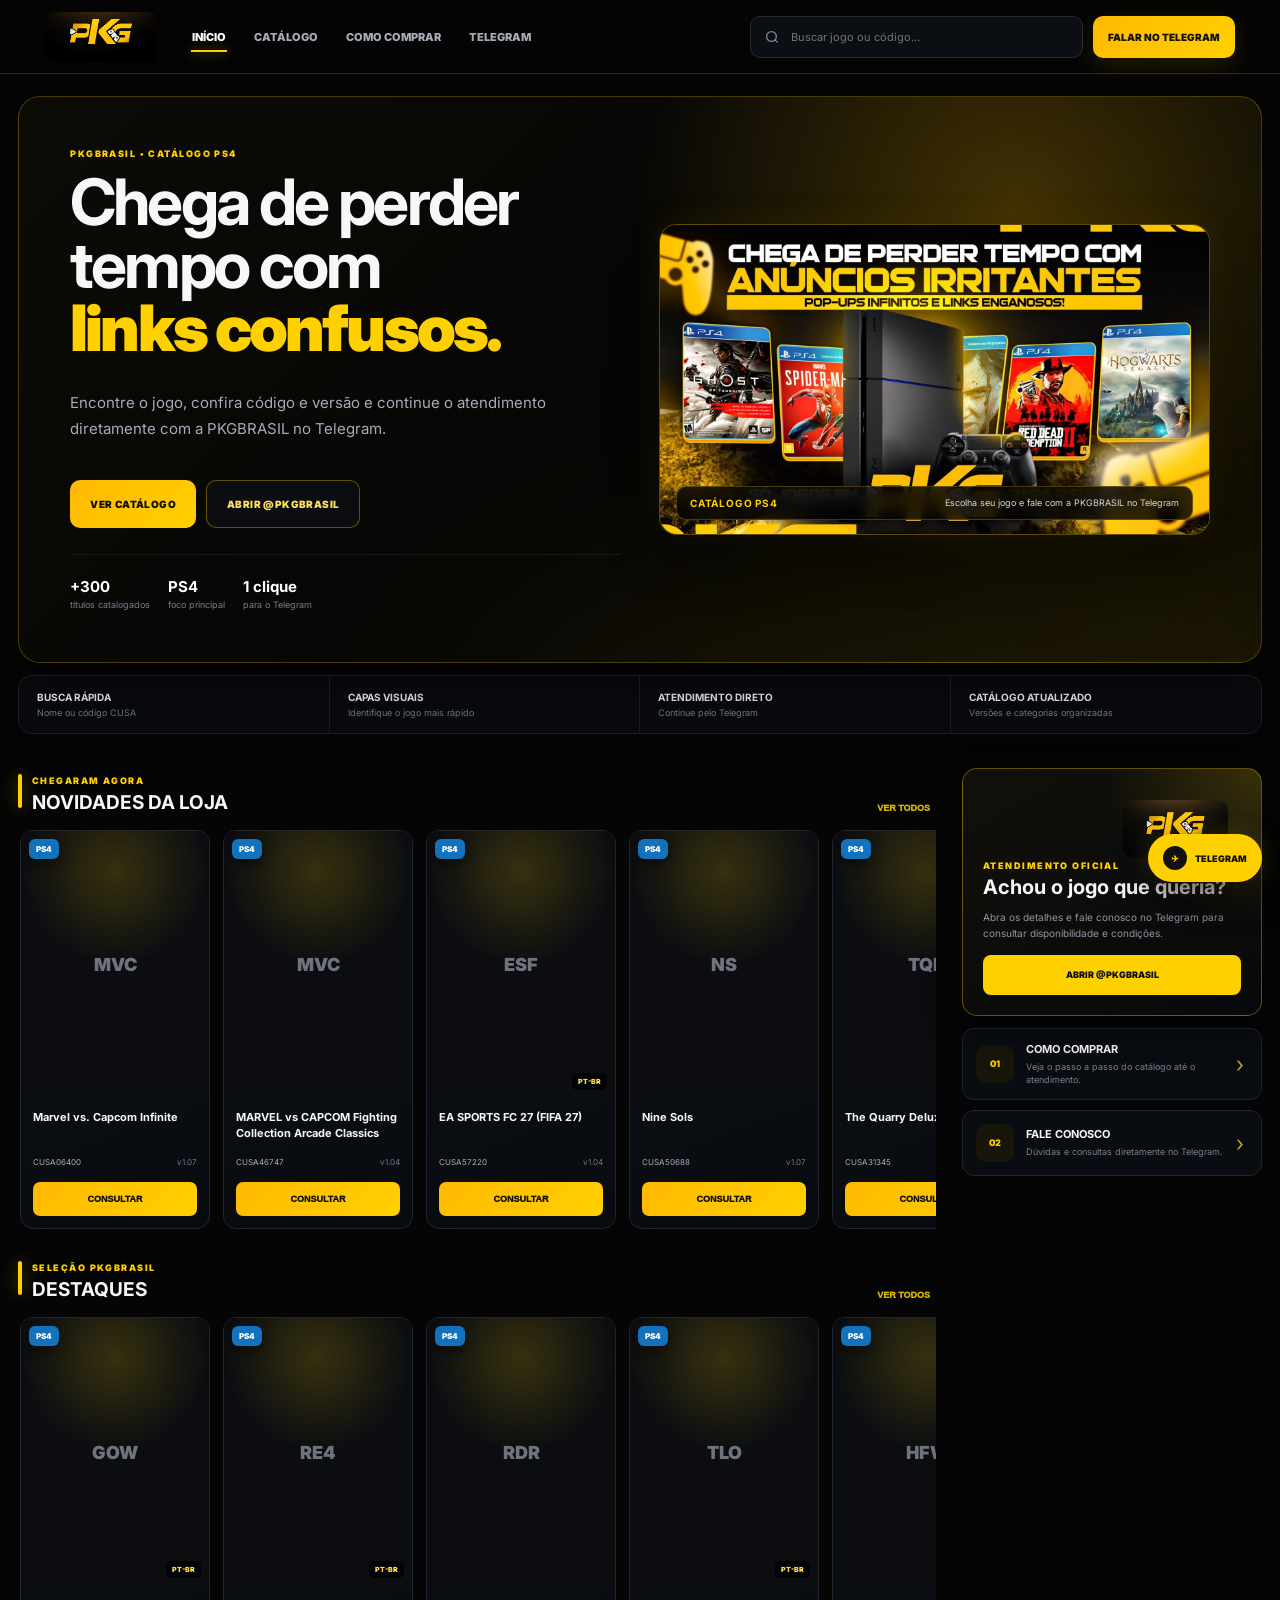
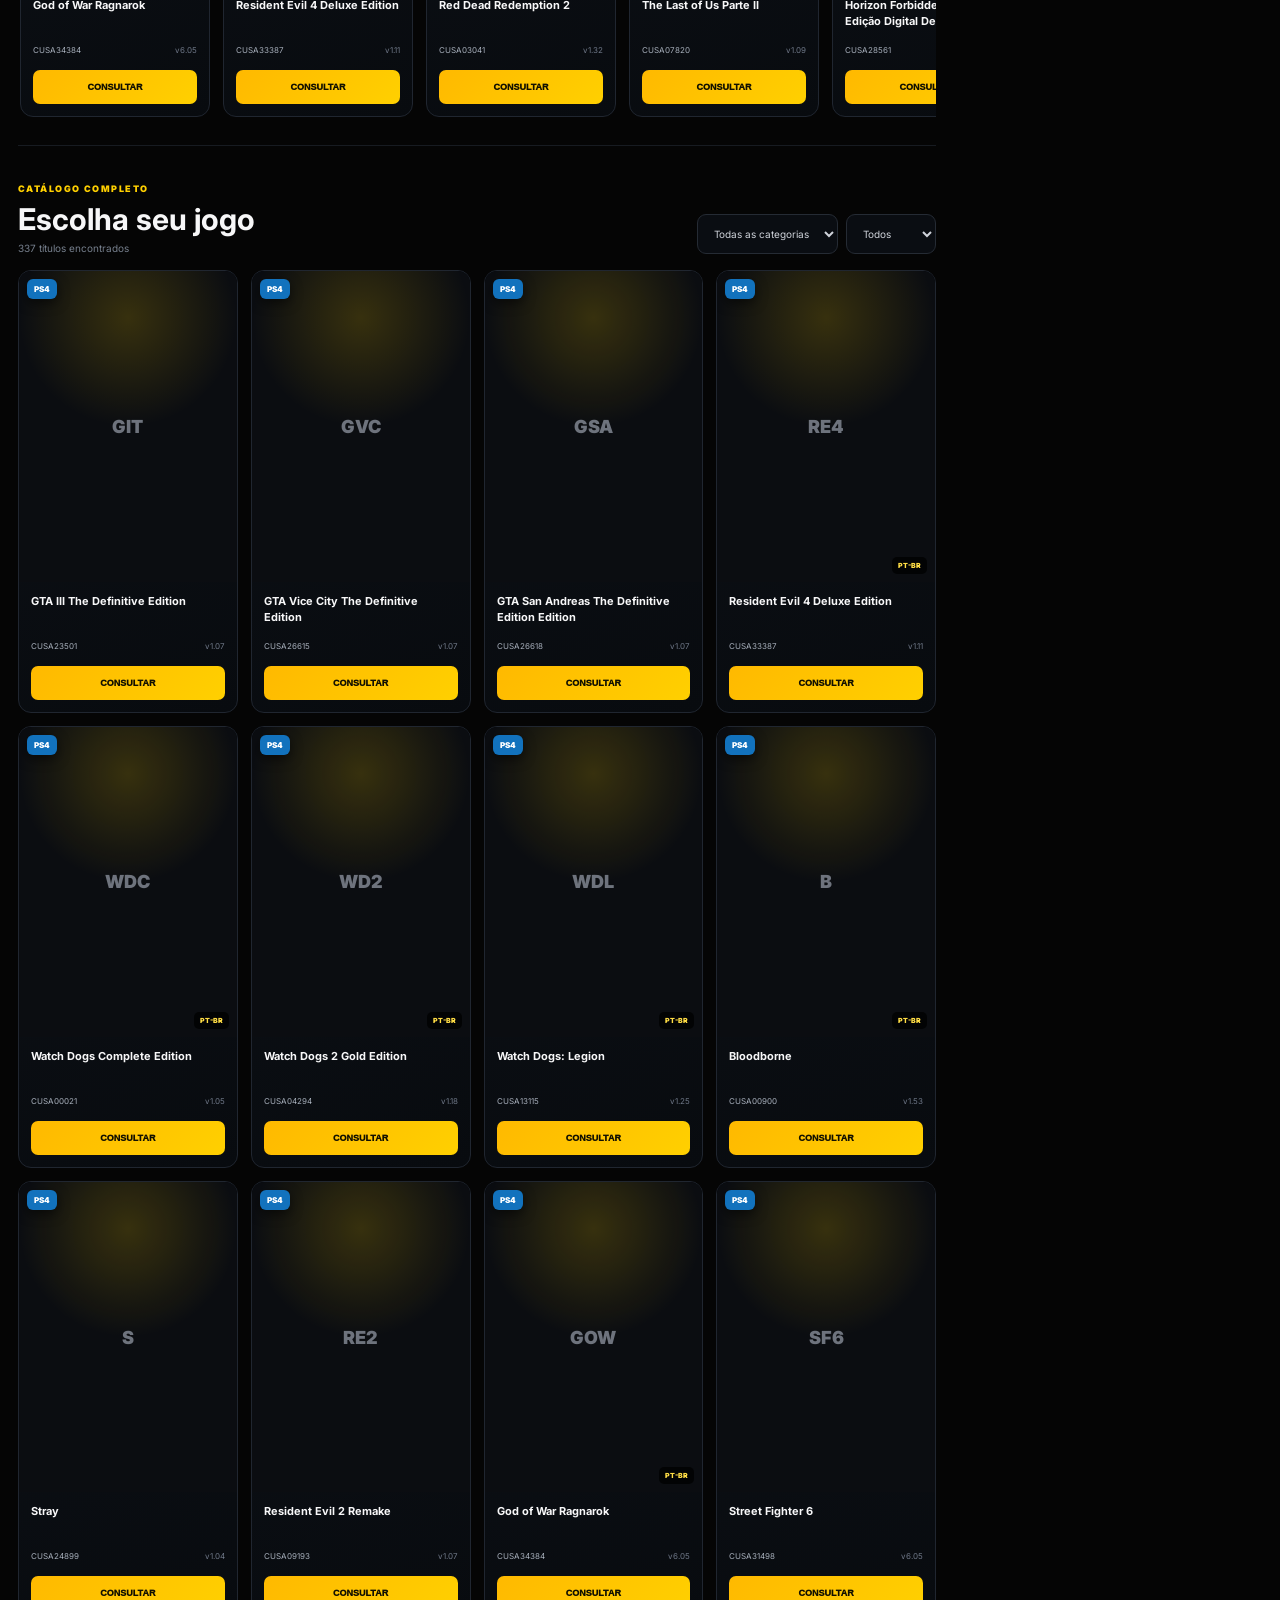
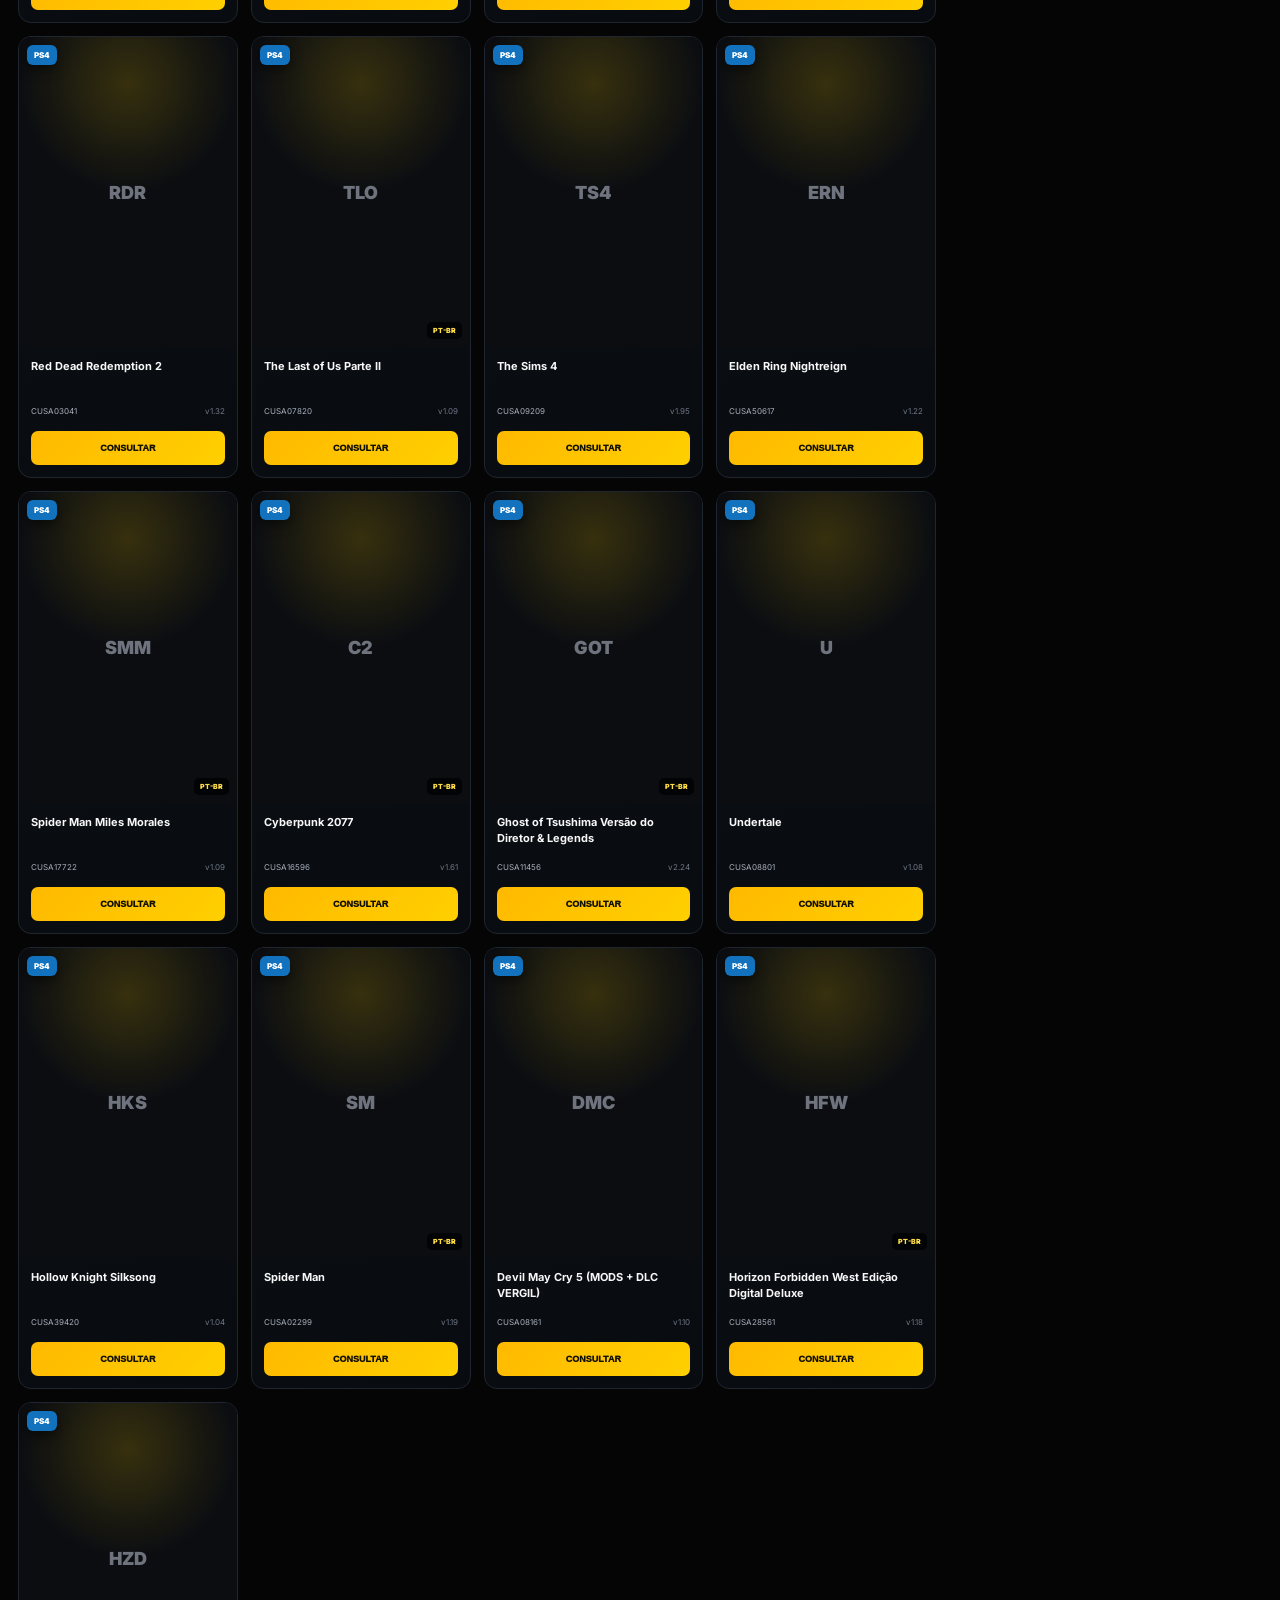
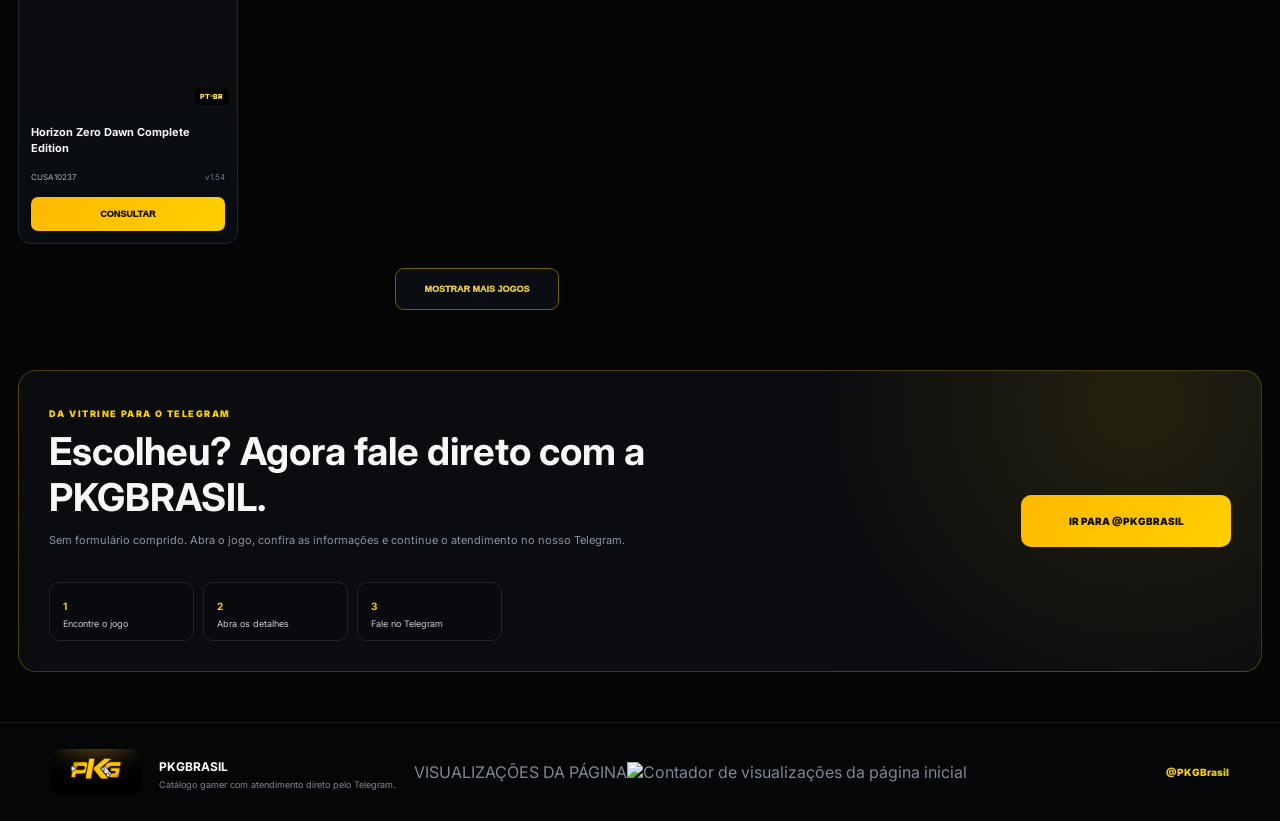
==== commit 9e9f4179: "SEO: adicionar contador de visualizações" ====
--- a/index.html
+++ b/index.html
@@ -23,7 +23,8 @@
   <link rel="preconnect" href="https://fonts.gstatic.com" crossorigin>
   <link href="https://fonts.googleapis.com/css2?family=Inter:wght@400;500;600;700;800;900&display=swap" rel="stylesheet">
   <link rel="stylesheet" href="styles.css?v=20261001-4">
-  <script type="application/ld+json">{"@context":"https://schema.org","@type":"Organization","name":"PKGBRASIL","url":"https://wesleydesousa.github.io/pkgbrasil-site/","logo":"https://wesleydesousa.github.io/pkgbrasil-site/ativos/WhatsApp%20Image%202026-09-29%20at%2009.11.02.jpeg","sameAs":["https://t.me/PKGBrasil"]}<script type="application/ld+json">{"@context":"https://schema.org","@type":"WebSite","name":"PKGBRASIL","url":"https://wesleydesousa.github.io/pkgbrasil-site/","inLanguage":"pt-BR","potentialAction":{"@type":"SearchAction","target":"https://wesleydesousa.github.io/pkgbrasil-site/?q={search_term_string}","query-input":"required name=search_term_string"}}</script>
+  <script type="application/ld+json">{"@context":"https://schema.org","@type":"Organization","name":"PKGBRASIL","url":"https://wesleydesousa.github.io/pkgbrasil-site/","logo":"https://wesleydesousa.github.io/pkgbrasil-site/ativos/WhatsApp%20Image%202026-09-29%20at%2009.11.02.jpeg","sameAs":["https://t.me/PKGBrasil"]}</script>
+  <script type="application/ld+json">{"@context":"https://schema.org","@type":"WebSite","name":"PKGBRASIL","url":"https://wesleydesousa.github.io/pkgbrasil-site/","inLanguage":"pt-BR","potentialAction":{"@type":"SearchAction","target":"https://wesleydesousa.github.io/pkgbrasil-site/?q={search_term_string}","query-input":"required name=search_term_string"}}</script>
 </head>
 <body>
 <header class="topbar">
@@ -32,7 +33,7 @@
   </a>
   <nav class="main-nav" aria-label="Navegação principal">
     <a class="active" href="#inicio">INÍCIO</a>
-    <a href="#catalogo">CATÁLOGO</a>
+    <a href="jogos.html">CATÁLOGO</a>
     <a href="como-usar.html">COMO COMPRAR</a>
     <a href="contato.html">TELEGRAM</a>
   </nav>
@@ -145,6 +146,7 @@
 <footer>
   <a class="brand brand-image footer-brand" href="#inicio"><img src="ativos/WhatsApp%20Image%202026-09-29%20at%2009.11.02.jpeg" alt="PKGBRASIL"></a>
   <div><strong>PKGBRASIL</strong><p>Catálogo gamer com atendimento direto pelo Telegram.</p></div>
+  <div class="page-view-counter"><span>VISUALIZAÇÕES DA PÁGINA</span><img src="https://visitor-badge.laobi.icu/badge?page_id=wesleydesousa.pkgbrasil-site-home" alt="Contador de visualizações da página inicial" loading="lazy"></div>
   <a class="footer-telegram" href="https://t.me/PKGBrasil" target="_blank" rel="noopener noreferrer">@PKGBrasil</a>
 </footer>
 
--- a/styles.css
+++ b/styles.css
@@ -211,3 +211,35 @@
   .hero-banner-note{left:8px;right:8px;bottom:8px;padding:8px}
   .hero-banner-note span{display:none}
 }
+
+
+/* SEO individual game pages */
+.game-seo-page{max-width:1180px;margin:0 auto;padding:34px 24px 70px}
+.breadcrumbs{display:flex;gap:9px;align-items:center;flex-wrap:wrap;color:#888;font-size:13px;margin:0 0 24px}
+.breadcrumbs a{color:#ccc;text-decoration:none}
+.breadcrumbs a:hover{color:#fff}
+.game-seo-card{display:grid;grid-template-columns:minmax(240px,380px) 1fr;gap:38px;align-items:start;background:#111;border:1px solid #242424;border-radius:22px;padding:28px}
+.game-seo-cover img{display:block;width:100%;aspect-ratio:2/3;object-fit:cover;border-radius:16px;background:#191919}
+.game-seo-info h1{font-size:clamp(32px,5vw,58px);line-height:1.02;margin:10px 0 18px}
+.game-seo-intro{color:#aaa;font-size:17px;line-height:1.7;max-width:720px}
+.game-seo-specs{display:grid;grid-template-columns:repeat(2,minmax(0,1fr));gap:12px;margin:28px 0}
+.game-seo-specs div{background:#181818;border:1px solid #262626;border-radius:12px;padding:15px}
+.game-seo-specs span{display:block;color:#777;font-size:11px;font-weight:700;letter-spacing:.08em;margin-bottom:6px}
+.game-seo-specs strong{font-size:15px;color:#eee}
+.game-seo-actions{display:flex;gap:12px;flex-wrap:wrap}
+.game-seo-related{margin-top:52px}
+.related-grid{display:grid;grid-template-columns:repeat(6,minmax(0,1fr));gap:14px}
+.related{display:block;color:#fff;text-decoration:none;background:#111;border:1px solid #222;border-radius:14px;overflow:hidden}
+.related img{display:block;width:100%;aspect-ratio:2/3;object-fit:cover;background:#191919}
+.related span{display:block;padding:11px;font-size:13px;line-height:1.35}
+@media (max-width:900px){.related-grid{grid-template-columns:repeat(3,minmax(0,1fr))}}
+@media (max-width:680px){.game-seo-page{padding:22px 15px 50px}.game-seo-card{grid-template-columns:1fr;padding:18px;gap:24px}.game-seo-cover{max-width:310px;margin:auto}.game-seo-specs{grid-template-columns:1fr}.related-grid{grid-template-columns:repeat(2,minmax(0,1fr))}}
+
+/* SEO crawlable catalog */
+.seo-catalog{margin-top:32px}
+.seo-game-grid{display:grid;grid-template-columns:repeat(3,minmax(0,1fr));gap:10px}
+.seo-game-link{display:flex;flex-direction:column;gap:5px;padding:14px 16px;border:1px solid rgba(255,255,255,.08);border-radius:12px;background:rgba(255,255,255,.025);color:inherit;text-decoration:none;transition:transform .2s ease,border-color .2s ease}
+.seo-game-link:hover{transform:translateY(-2px);border-color:rgba(255,255,255,.22)}
+.seo-game-link strong{font-size:14px;line-height:1.35}.seo-game-link span{font-size:12px;opacity:.6}
+@media(max-width:900px){.seo-game-grid{grid-template-columns:repeat(2,minmax(0,1fr))}}
+@media(max-width:560px){.seo-game-grid{grid-template-columns:1fr}}
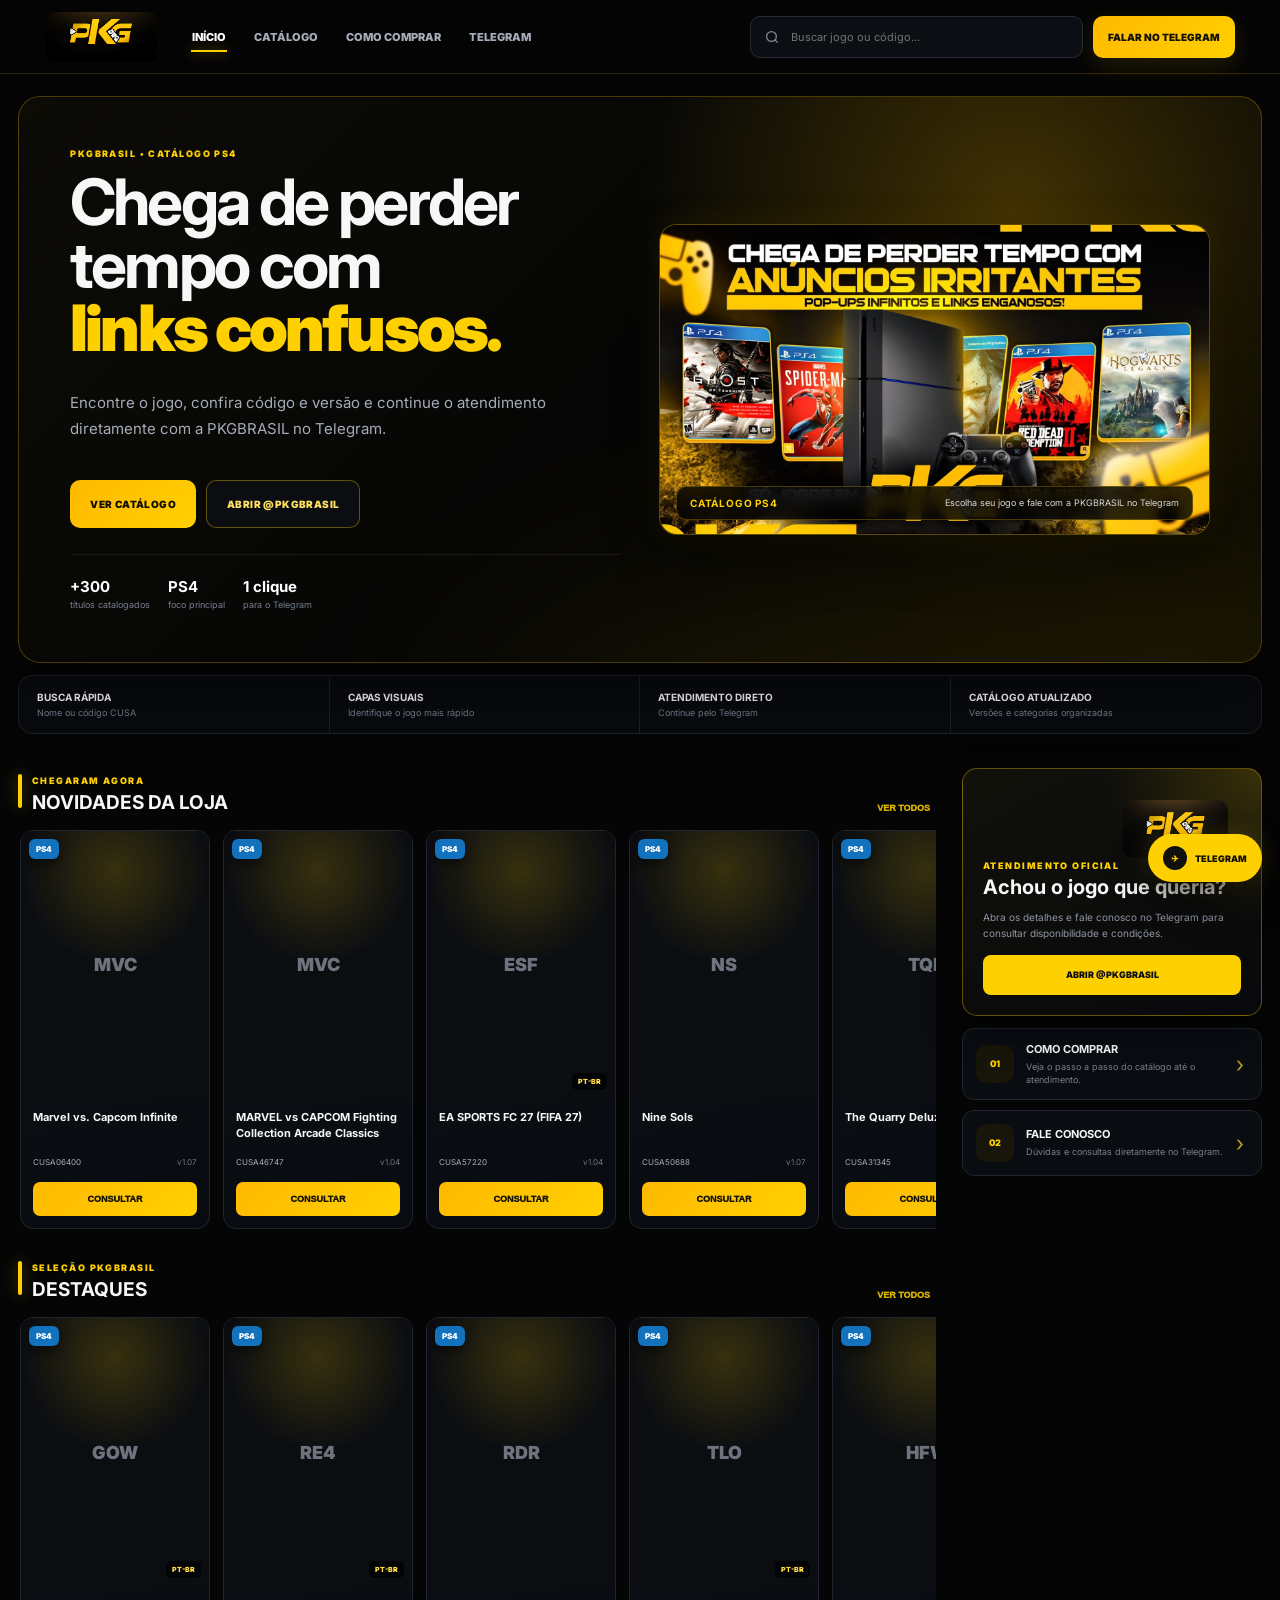
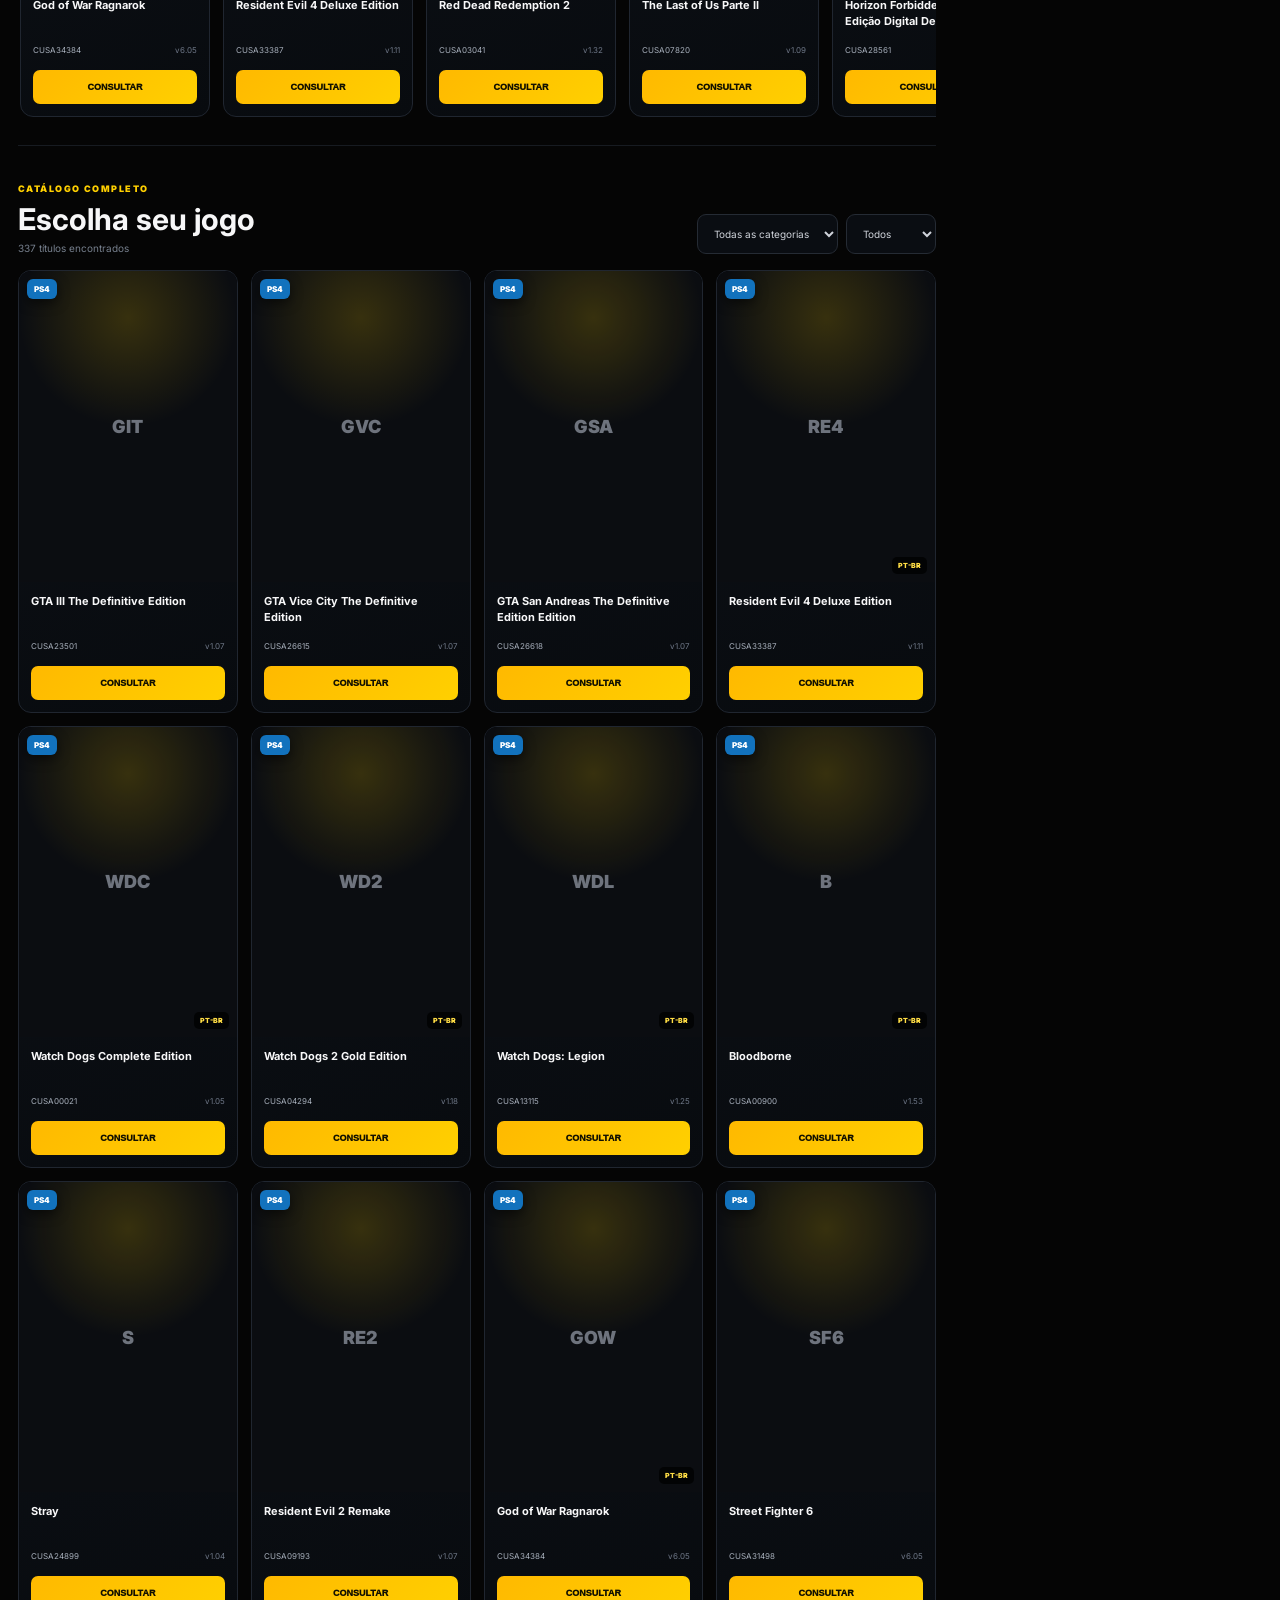
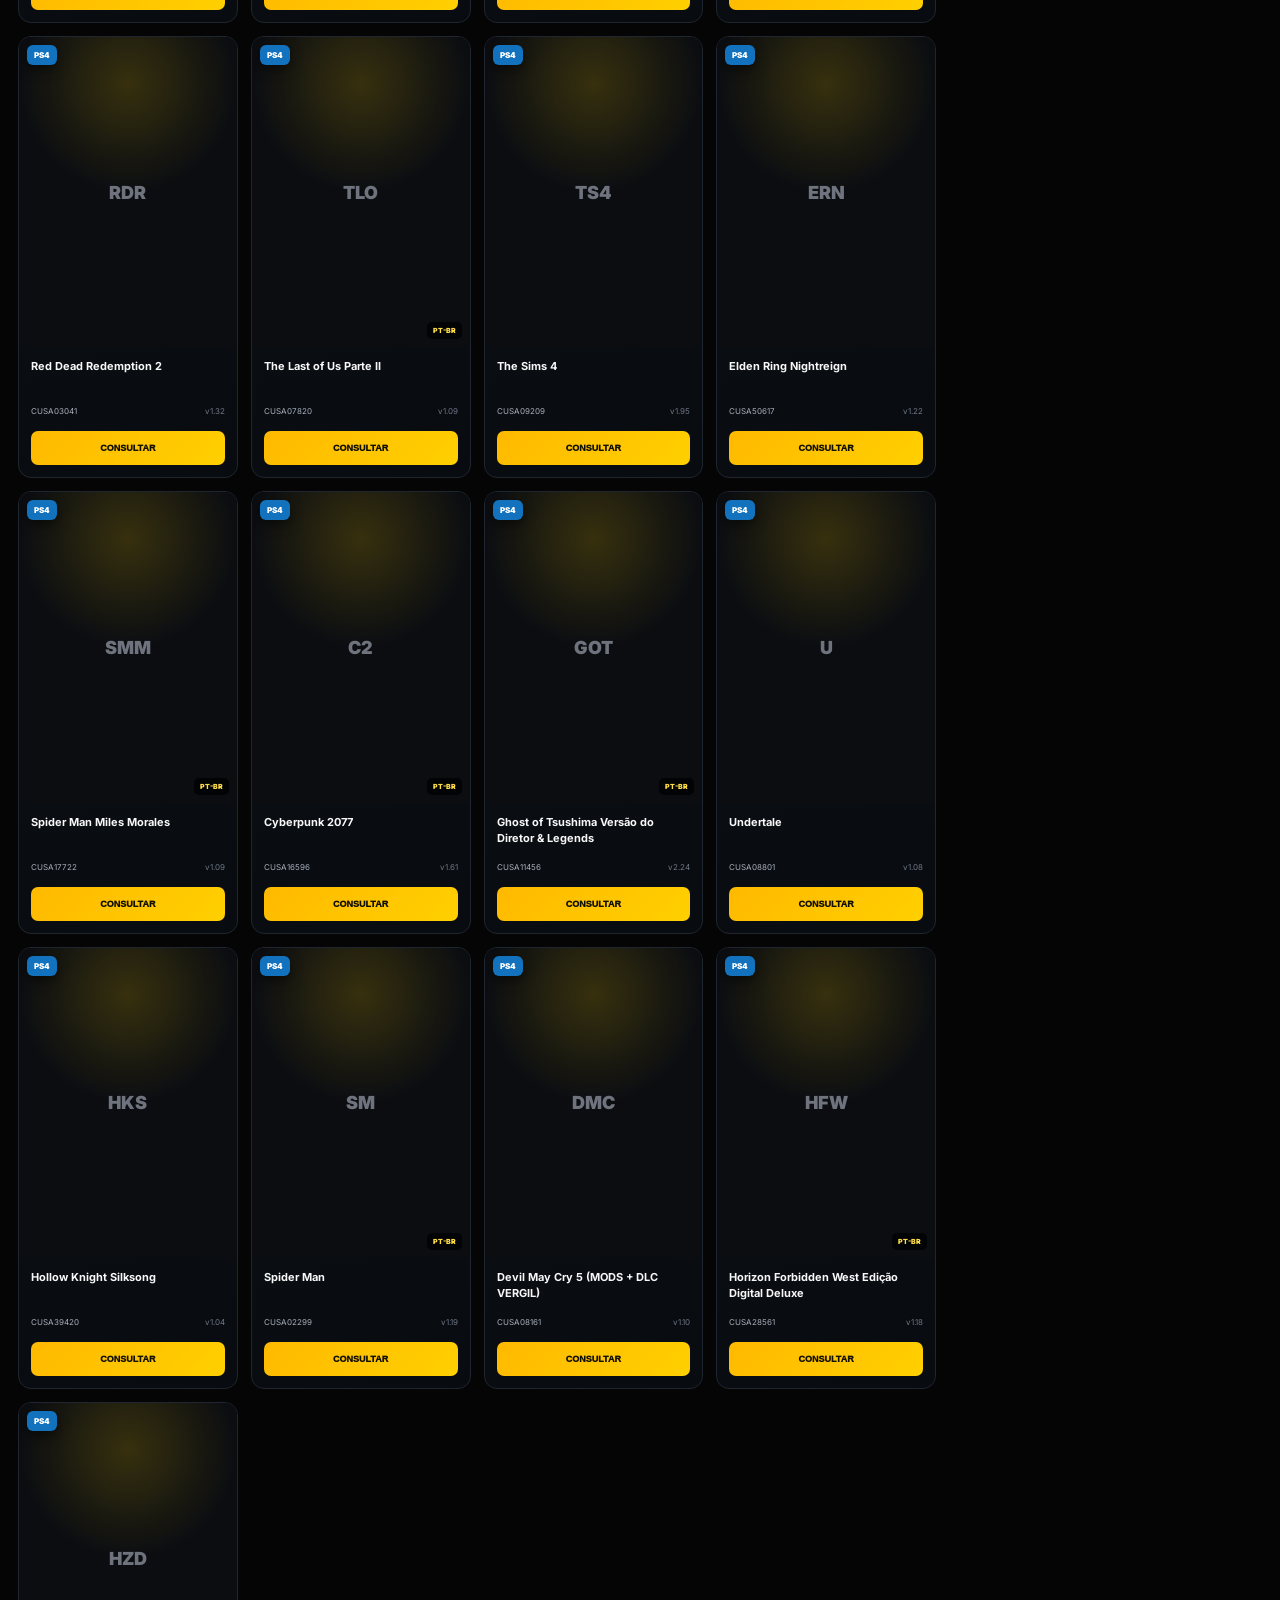
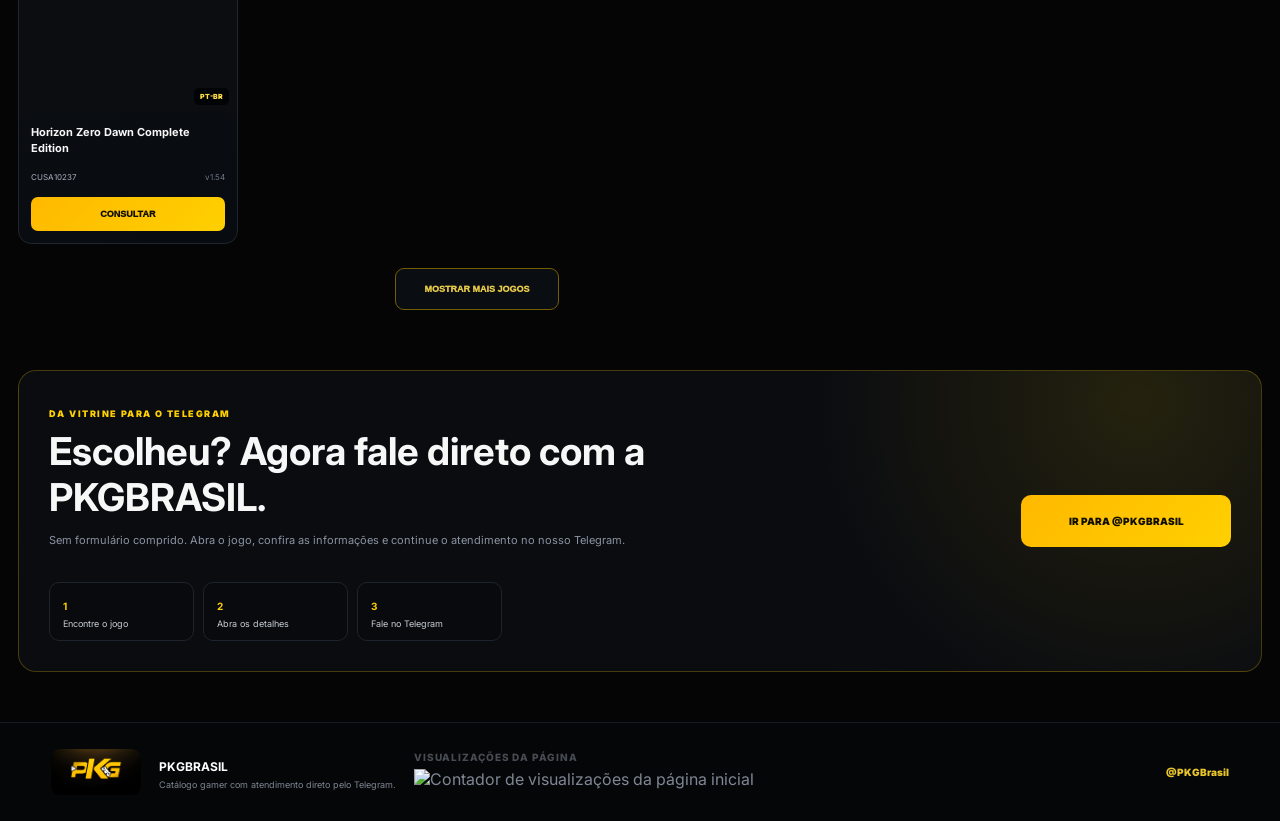
==== commit 278082a3: "UI: atualizar cache-busting após melhorias SEO" ====
--- a/index.html
+++ b/index.html
@@ -22,7 +22,7 @@
   <link rel="preconnect" href="https://fonts.googleapis.com">
   <link rel="preconnect" href="https://fonts.gstatic.com" crossorigin>
   <link href="https://fonts.googleapis.com/css2?family=Inter:wght@400;500;600;700;800;900&display=swap" rel="stylesheet">
-  <link rel="stylesheet" href="styles.css?v=20261001-4">
+  <link rel="stylesheet" href="styles.css?v=20261005-3">
   <script type="application/ld+json">{"@context":"https://schema.org","@type":"Organization","name":"PKGBRASIL","url":"https://wesleydesousa.github.io/pkgbrasil-site/","logo":"https://wesleydesousa.github.io/pkgbrasil-site/ativos/WhatsApp%20Image%202026-09-29%20at%2009.11.02.jpeg","sameAs":["https://t.me/PKGBrasil"]}</script>
   <script type="application/ld+json">{"@context":"https://schema.org","@type":"WebSite","name":"PKGBRASIL","url":"https://wesleydesousa.github.io/pkgbrasil-site/","inLanguage":"pt-BR","potentialAction":{"@type":"SearchAction","target":"https://wesleydesousa.github.io/pkgbrasil-site/?q={search_term_string}","query-input":"required name=search_term_string"}}</script>
 </head>
--- a/styles.css
+++ b/styles.css
@@ -243,3 +243,20 @@
 .seo-game-link strong{font-size:14px;line-height:1.35}.seo-game-link span{font-size:12px;opacity:.6}
 @media(max-width:900px){.seo-game-grid{grid-template-columns:repeat(2,minmax(0,1fr))}}
 @media(max-width:560px){.seo-game-grid{grid-template-columns:1fr}}
+
+
+/* Page view counter */
+.page-view-counter{display:flex;flex-direction:column;align-items:flex-start;justify-content:center;gap:6px;min-width:150px}
+.page-view-counter span{font-size:10px;line-height:1.2;font-weight:800;letter-spacing:.08em;opacity:.55}
+.page-view-counter img{display:block;height:24px;width:auto;min-width:90px}
+@media(max-width:680px){.page-view-counter{align-items:center;text-align:center}}
+
+
+/* Enriched SEO game pages */
+.game-seo-description,.game-seo-facts,.game-seo-help{margin-top:28px;padding-top:22px;border-top:1px solid rgba(255,255,255,.08)}
+.game-seo-description h2,.game-seo-facts h2,.game-seo-help h2{margin:0 0 10px;font-size:20px;line-height:1.25}
+.game-seo-description p,.game-seo-help p{margin:8px 0;color:#bdbdbd;line-height:1.7;font-size:14px}
+.game-seo-facts ul{margin:0;padding:0;list-style:none;display:grid;grid-template-columns:repeat(2,minmax(0,1fr));gap:8px}
+.game-seo-facts li{padding:11px 12px;border:1px solid rgba(255,255,255,.07);border-radius:10px;background:rgba(255,255,255,.025);color:#cfcfcf;font-size:13px;line-height:1.45}
+.game-seo-facts strong,.game-seo-help strong{color:#fff}
+@media(max-width:680px){.game-seo-facts ul{grid-template-columns:1fr}}
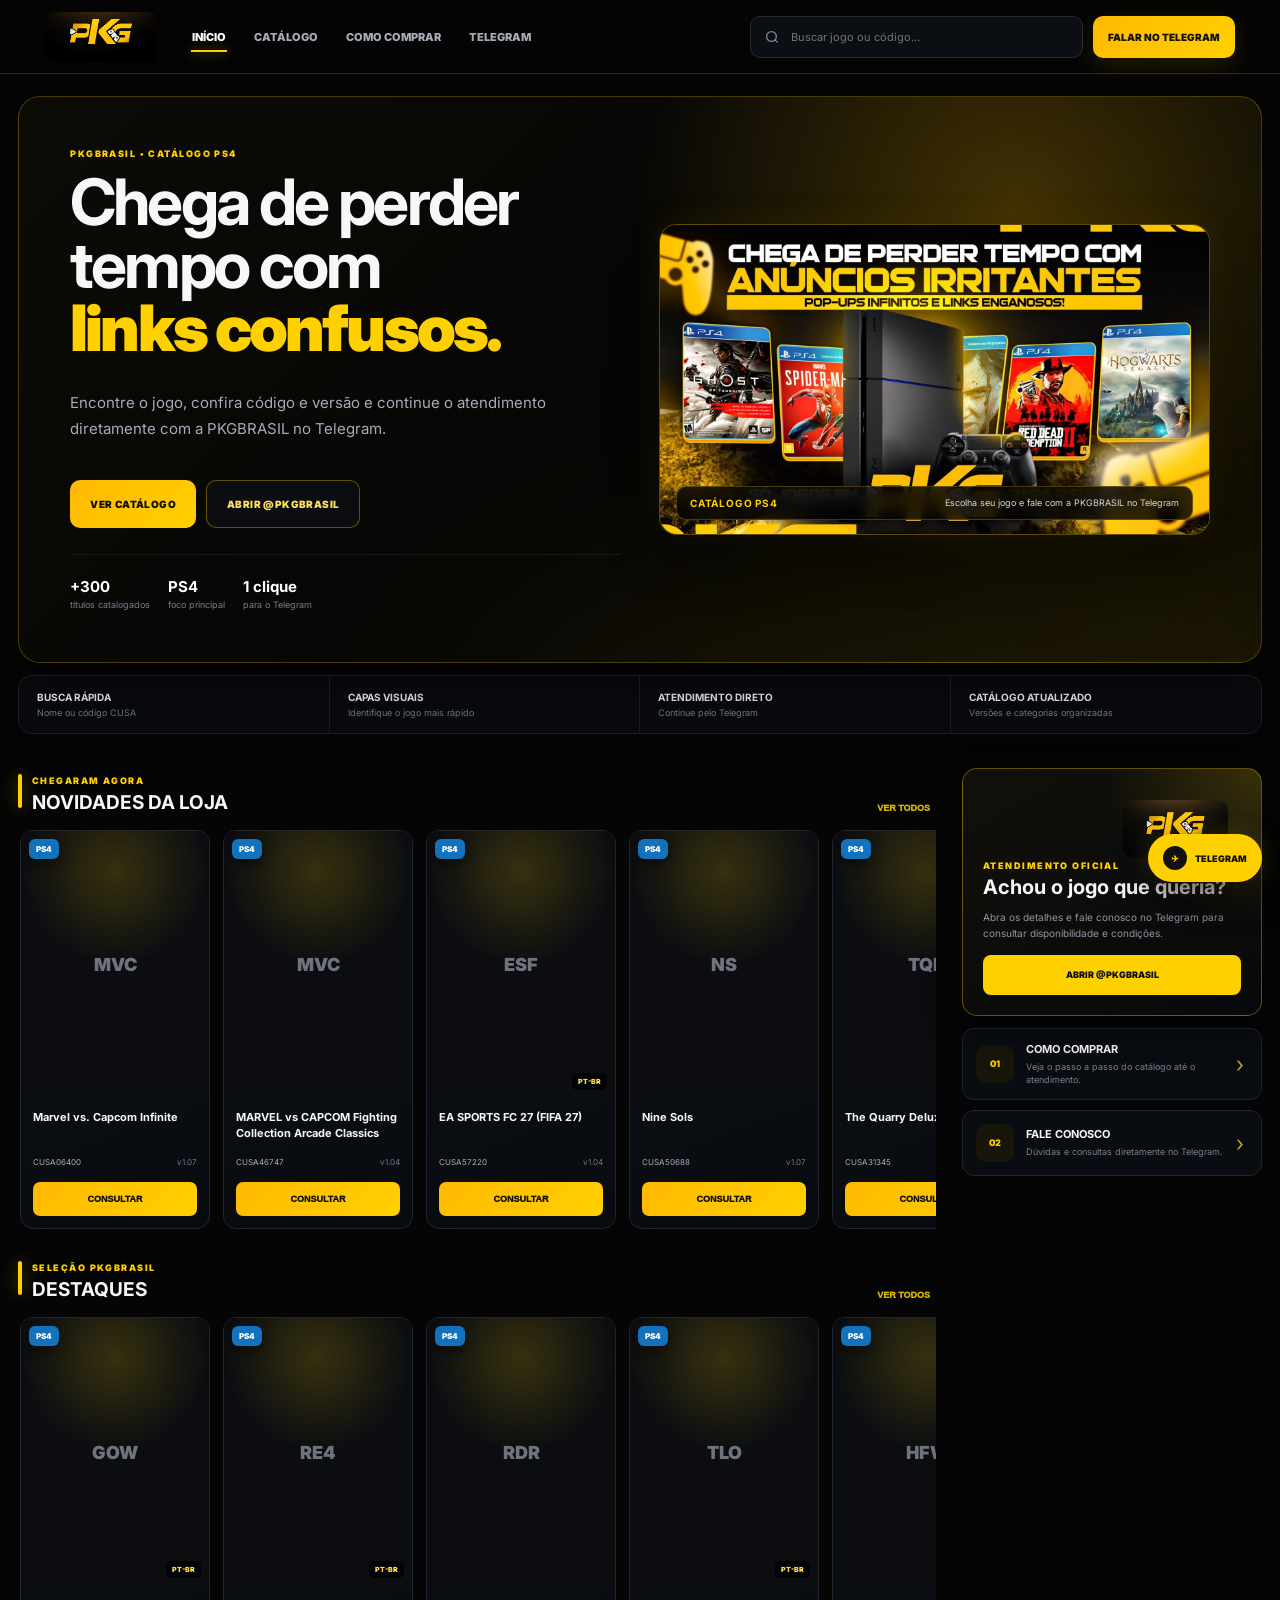
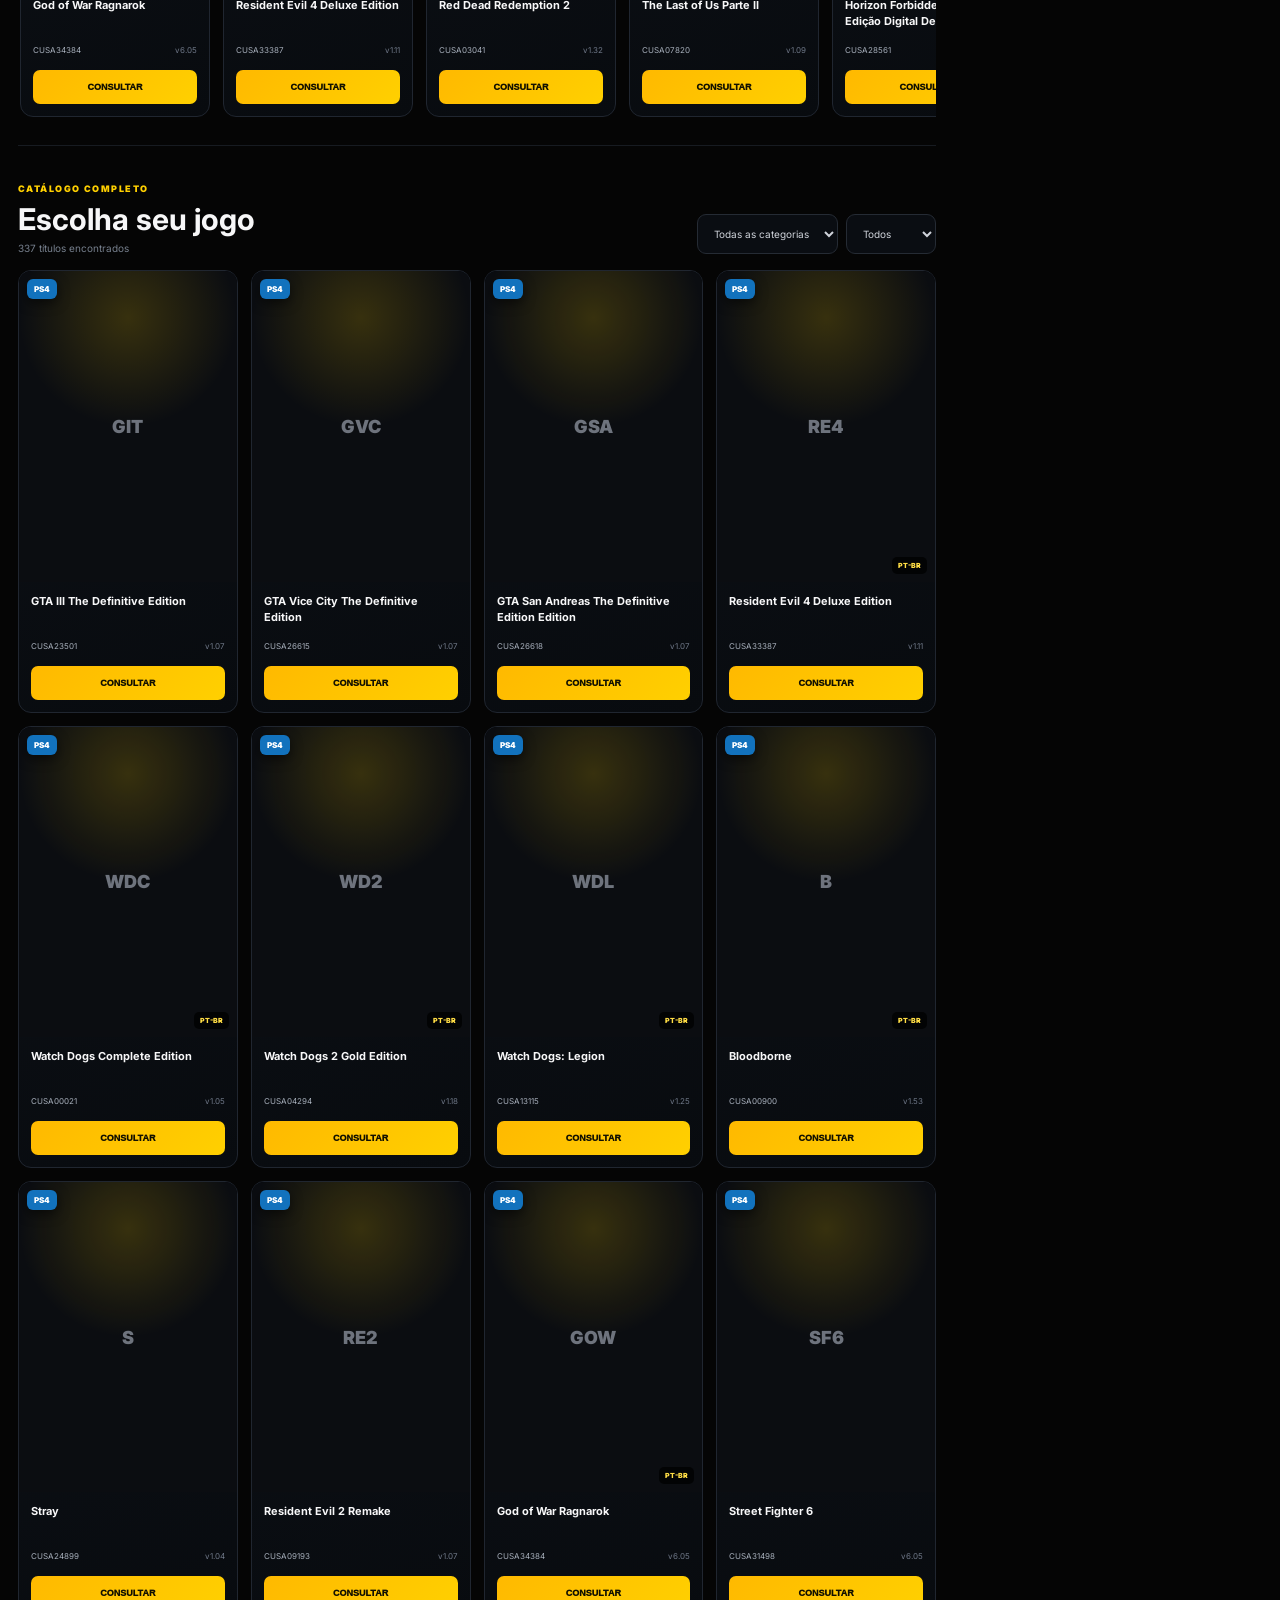
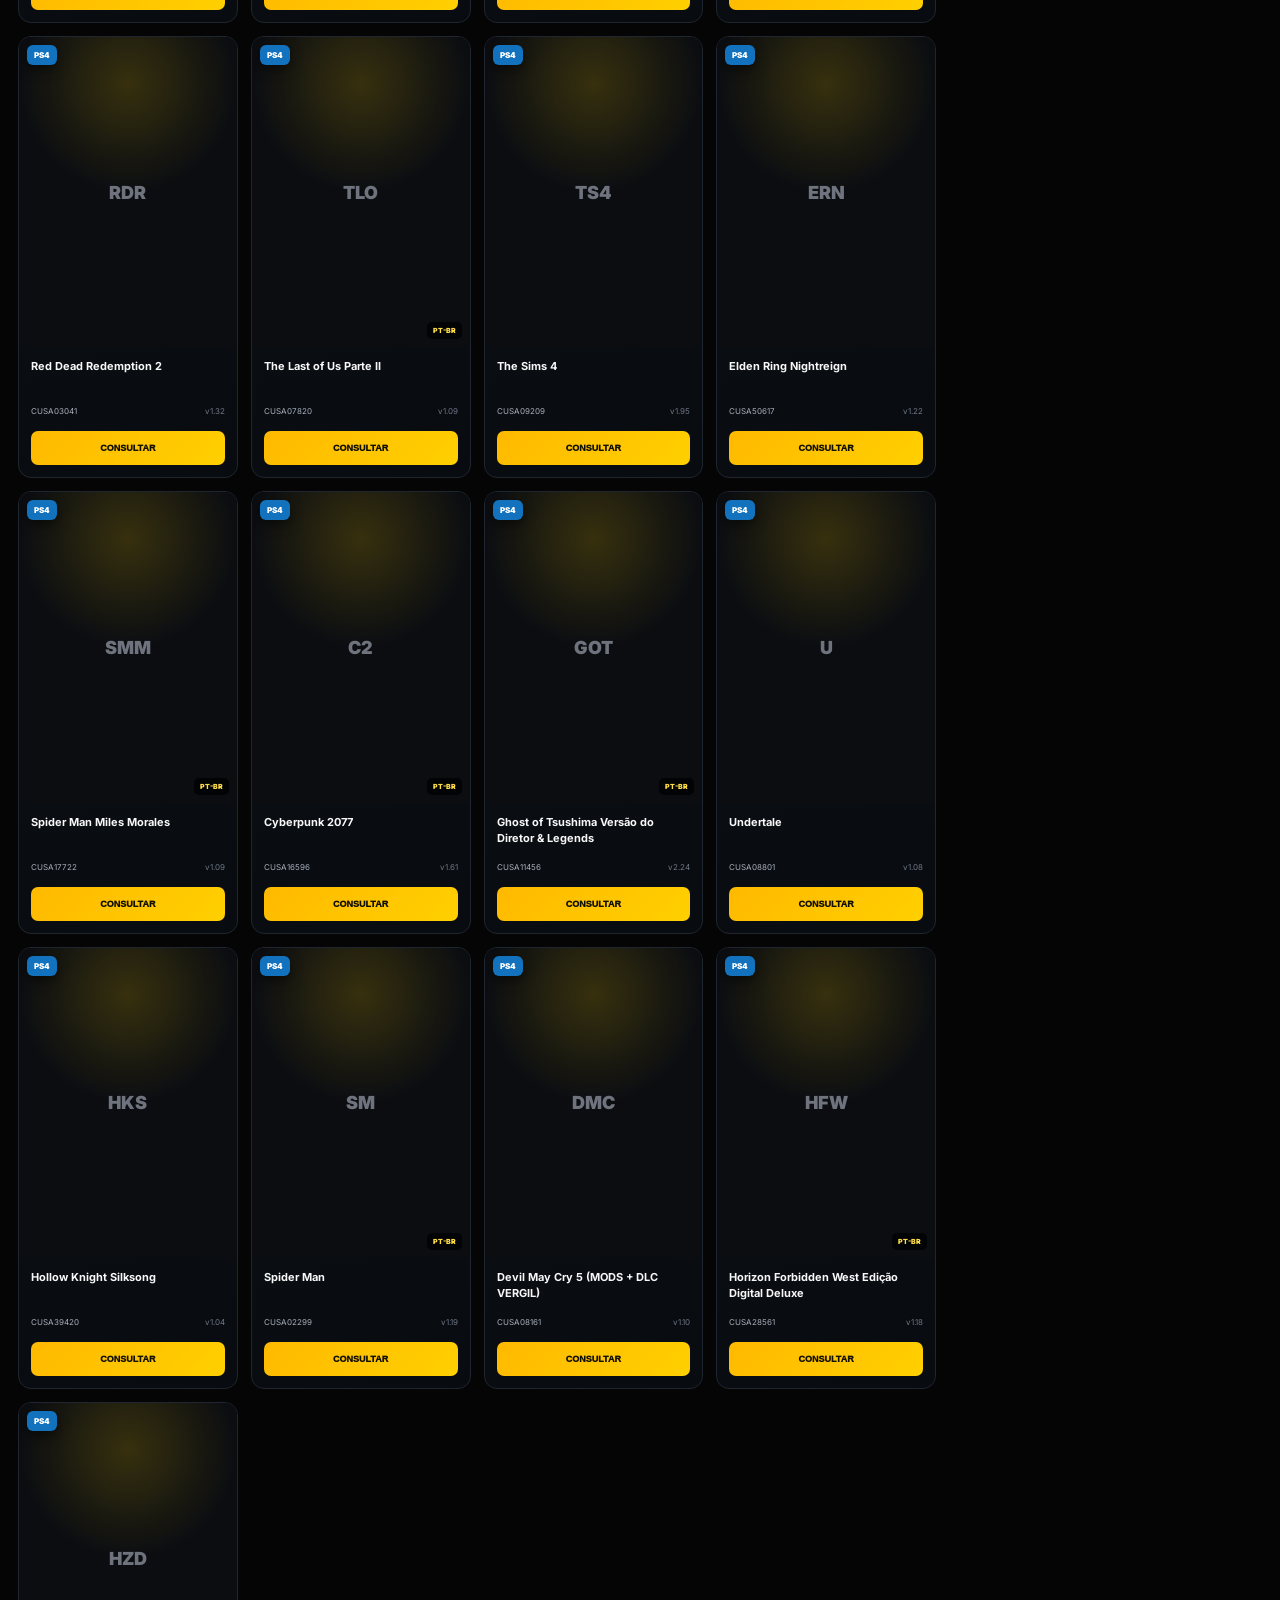
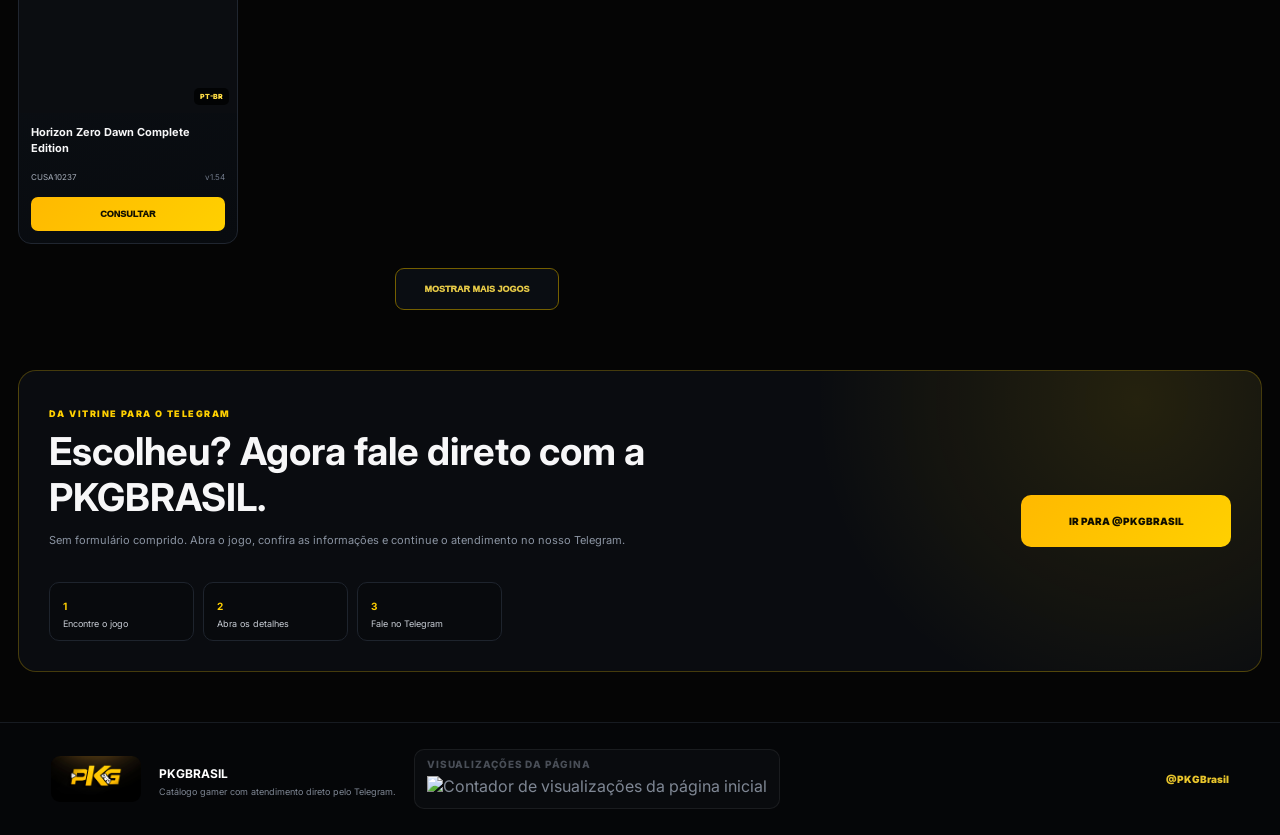
==== commit 1d8239e5: "Refinar SEO e navegação mobile da home" ====
--- a/index.html
+++ b/index.html
@@ -4,6 +4,7 @@
   <meta charset="utf-8">
   <meta name="viewport" content="width=device-width,initial-scale=1">
   <meta name="theme-color" content="#070707">
+  <meta name="color-scheme" content="dark">
   <meta name="description" content="PKGBRASIL: catálogo de jogos PS4 com busca por nome e código, informações do produto e atendimento direto pelo Telegram.">
   <link rel="canonical" href="https://wesleydesousa.github.io/pkgbrasil-site/">
   <meta name="robots" content="index,follow,max-image-preview:large">
@@ -19,10 +20,11 @@
   <meta name="twitter:description" content="Catálogo de jogos PS4 e atendimento direto pelo Telegram.">
   <meta name="twitter:image" content="https://wesleydesousa.github.io/pkgbrasil-site/ativos/pkgbrasil-channel-cover.jpg">
   <title>PKGBRASIL | Catálogo PS4 e atendimento no Telegram</title>
+  <link rel="icon" href="ativos/WhatsApp%20Image%202026-09-29%20at%2009.11.02.jpeg" type="image/jpeg">
   <link rel="preconnect" href="https://fonts.googleapis.com">
   <link rel="preconnect" href="https://fonts.gstatic.com" crossorigin>
   <link href="https://fonts.googleapis.com/css2?family=Inter:wght@400;500;600;700;800;900&display=swap" rel="stylesheet">
-  <link rel="stylesheet" href="styles.css?v=20261005-3">
+  <link rel="stylesheet" href="styles.css?v=20261005-5">
   <script type="application/ld+json">{"@context":"https://schema.org","@type":"Organization","name":"PKGBRASIL","url":"https://wesleydesousa.github.io/pkgbrasil-site/","logo":"https://wesleydesousa.github.io/pkgbrasil-site/ativos/WhatsApp%20Image%202026-09-29%20at%2009.11.02.jpeg","sameAs":["https://t.me/PKGBrasil"]}</script>
   <script type="application/ld+json">{"@context":"https://schema.org","@type":"WebSite","name":"PKGBRASIL","url":"https://wesleydesousa.github.io/pkgbrasil-site/","inLanguage":"pt-BR","potentialAction":{"@type":"SearchAction","target":"https://wesleydesousa.github.io/pkgbrasil-site/?q={search_term_string}","query-input":"required name=search_term_string"}}</script>
 </head>
@@ -43,6 +45,15 @@
       <input id="globalSearch" type="search" placeholder="Buscar jogo ou código..." autocomplete="off">
     </label>
     <a class="account-btn primary" href="https://t.me/PKGBrasil" target="_blank" rel="noopener noreferrer">FALAR NO TELEGRAM</a>
+  <details class="mobile-menu">
+    <summary aria-label="Abrir menu">MENU</summary>
+    <nav class="mobile-menu-panel" aria-label="Menu mobile">
+      <a href="#inicio">INÍCIO</a>
+      <a href="jogos.html">CATÁLOGO</a>
+      <a href="como-usar.html">COMO COMPRAR</a>
+      <a href="contato.html">TELEGRAM</a>
+    </nav>
+  </details>
   </div>
 </header>
 
@@ -63,7 +74,7 @@
       </div>
     </div>
     <div class="hero-banner-reference">
-      <img src="ativos/pkgbrasil-channel-cover.jpg" alt="PKGBRASIL - divulgação do catálogo PS4">
+      <img src="ativos/pkgbrasil-channel-cover.jpg" alt="PKGBRASIL - divulgação do catálogo PS4" width="1200" height="675" fetchpriority="high">
       <div class="hero-banner-note"><strong>CATÁLOGO PS4</strong><span>Escolha seu jogo e fale com a PKGBRASIL no Telegram</span></div>
     </div>
   </section>
--- a/styles.css
+++ b/styles.css
@@ -260,3 +260,143 @@
 .game-seo-facts li{padding:11px 12px;border:1px solid rgba(255,255,255,.07);border-radius:10px;background:rgba(255,255,255,.025);color:#cfcfcf;font-size:13px;line-height:1.45}
 .game-seo-facts strong,.game-seo-help strong{color:#fff}
 @media(max-width:680px){.game-seo-facts ul{grid-template-columns:1fr}}
+
+
+/* Final polish for SEO game pages */
+.game-seo-card{
+  position:relative;
+  overflow:hidden;
+  box-shadow:0 28px 70px rgba(0,0,0,.34);
+  background:
+    radial-gradient(circle at 92% 6%,rgba(255,208,0,.08),transparent 28%),
+    linear-gradient(145deg,#121212,#0d0d0d 62%,#0a0a0a);
+}
+.game-seo-card:before{
+  content:"";
+  position:absolute;
+  inset:0;
+  pointer-events:none;
+  border-radius:inherit;
+  box-shadow:inset 0 1px 0 rgba(255,255,255,.035);
+}
+.game-seo-cover{
+  position:relative;
+}
+.game-seo-cover:after{
+  content:"PS4";
+  position:absolute;
+  left:14px;
+  top:14px;
+  padding:6px 8px;
+  border:1px solid rgba(255,255,255,.16);
+  border-radius:7px;
+  background:rgba(0,0,0,.72);
+  color:#fff;
+  font-size:9px;
+  font-weight:900;
+  letter-spacing:.12em;
+  backdrop-filter:blur(8px);
+}
+.game-seo-cover img{
+  border:1px solid #2a2a2a;
+  box-shadow:0 18px 42px rgba(0,0,0,.42);
+}
+.game-seo-info{
+  position:relative;
+  z-index:1;
+  min-width:0;
+}
+.game-seo-info h1{
+  max-width:780px;
+  letter-spacing:-.035em;
+}
+.game-seo-intro{
+  margin:0;
+  max-width:760px;
+}
+.game-seo-description,
+.game-seo-facts,
+.game-seo-help{
+  position:relative;
+}
+.game-seo-facts ul{
+  grid-template-columns:repeat(2,minmax(0,1fr));
+}
+.game-seo-facts li{
+  display:flex;
+  flex-direction:column;
+  gap:4px;
+  min-height:58px;
+}
+.game-seo-facts strong{
+  font-size:10px;
+  letter-spacing:.06em;
+  text-transform:uppercase;
+  opacity:.64;
+}
+.game-seo-facts li{
+  color:#f1f1f1;
+}
+.game-seo-help p{
+  max-width:760px;
+}
+.game-seo-actions{
+  margin-top:24px;
+  padding-top:20px;
+  border-top:1px solid rgba(255,255,255,.07);
+}
+.game-seo-actions .hero-btn{
+  min-width:190px;
+}
+.game-seo-related h2{
+  margin-top:4px;
+}
+.related{
+  transition:transform .2s ease,border-color .2s ease,box-shadow .2s ease;
+}
+.related:hover{
+  transform:translateY(-4px);
+  border-color:#645400;
+  box-shadow:0 16px 30px rgba(0,0,0,.28);
+}
+.page-view-counter{
+  padding:8px 12px;
+  border:1px solid rgba(255,255,255,.07);
+  border-radius:10px;
+  background:#090b0e;
+}
+@media(max-width:900px){
+  .game-seo-card{gap:28px}
+  .game-seo-intro{font-size:15px}
+}
+@media(max-width:680px){
+  .game-seo-card{border-radius:18px;padding:16px}
+  .game-seo-cover{max-width:290px}
+  .game-seo-info h1{font-size:clamp(30px,9vw,42px);margin-bottom:14px}
+  .game-seo-intro{font-size:14px;line-height:1.65}
+  .game-seo-facts ul{grid-template-columns:1fr}
+  .game-seo-actions{display:grid}
+  .game-seo-actions .hero-btn{width:100%;min-width:0}
+  .page-view-counter{align-items:flex-start}
+}
+
+
+/* UX polish: mobile navigation + catalog search */
+.mobile-menu{display:none;margin-left:0;position:relative;z-index:80}
+.mobile-menu summary{list-style:none;display:flex;align-items:center;justify-content:center;width:42px;height:42px;padding:0;border:1px solid #252b35;border-radius:10px;background:#0b0e13;color:#fff;font-size:0;cursor:pointer}
+.mobile-menu summary::-webkit-details-marker{display:none}
+.mobile-menu summary:before{content:"☰";font-size:17px;line-height:1}
+.mobile-menu[open] summary:before{content:"×";font-size:22px}
+.mobile-menu-panel{position:absolute;right:0;top:50px;width:220px;padding:8px;border:1px solid #272d36;border-radius:12px;background:rgba(8,10,14,.98);box-shadow:0 18px 45px rgba(0,0,0,.55);backdrop-filter:blur(14px)}
+.mobile-menu-panel a{display:block;padding:12px;border-radius:8px;color:#d9dde5;text-decoration:none;font-size:10px;font-weight:900;letter-spacing:.03em}
+.mobile-menu-panel a:hover,.mobile-menu-panel a:focus-visible{background:#17140a;color:var(--gold)}
+.catalog-tools{display:flex;align-items:center;gap:10px;flex-wrap:wrap;margin-top:16px}
+.catalog-search{flex:1 1 280px;height:44px;display:flex;align-items:center;gap:9px;padding:0 13px;border:1px solid #252b34;border-radius:10px;background:#0a0d12}
+.catalog-search:focus-within{border-color:#8f7400;box-shadow:0 0 0 3px rgba(255,208,0,.06)}
+.catalog-search svg{width:17px;fill:none;stroke:#7f8795;stroke-width:2}
+.catalog-search input{width:100%;border:0;outline:0;background:transparent;color:#fff;font:inherit;font-size:11px}
+.catalog-count{margin:0;color:#737c8b;font-size:9px;font-weight:800;letter-spacing:.04em}
+.seo-game-link.is-hidden{display:none}
+.catalog-empty{padding:28px 18px;text-align:center;border:1px dashed #2b3038;border-radius:12px;color:#858e9c;background:rgba(255,255,255,.018);font-size:12px}
+@media(max-width:980px){.mobile-menu{display:block}}
+@media(max-width:680px){.catalog-tools{align-items:stretch}.catalog-search{flex-basis:100%}.catalog-count{width:100%}}
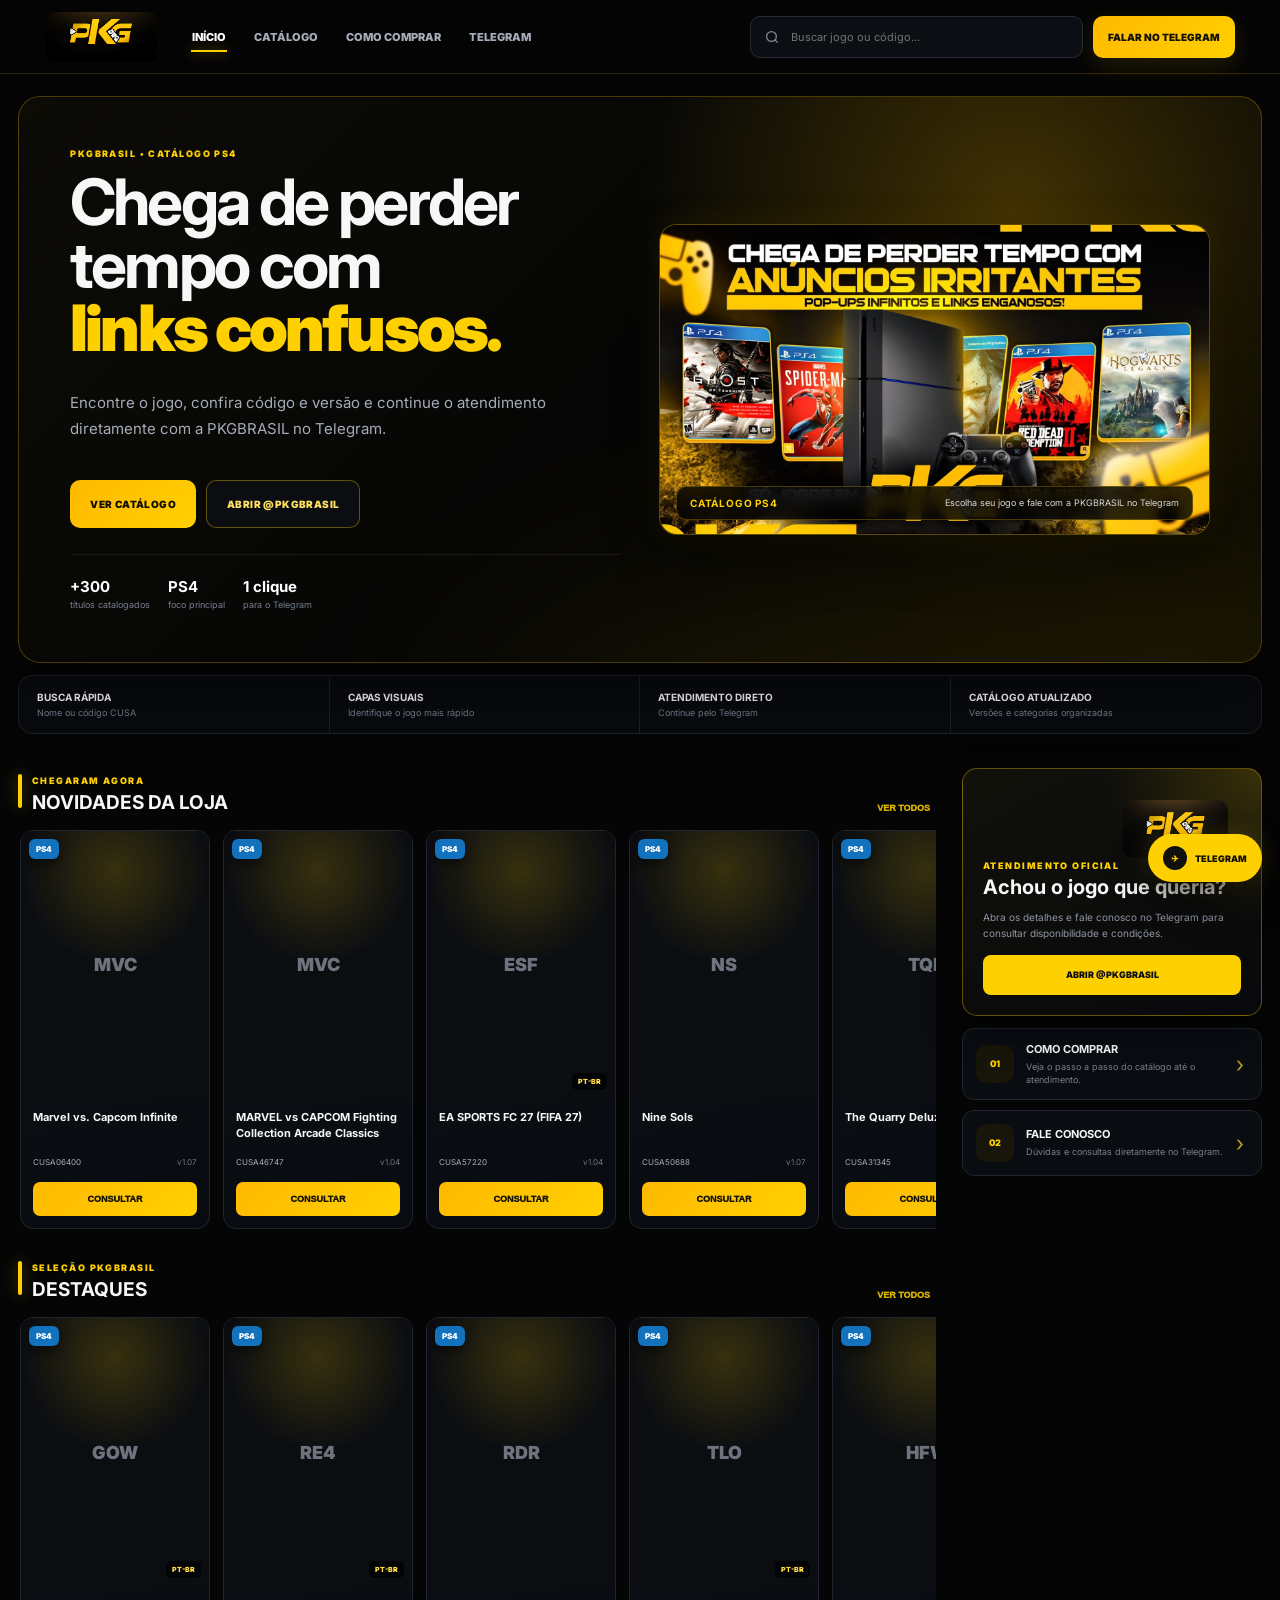
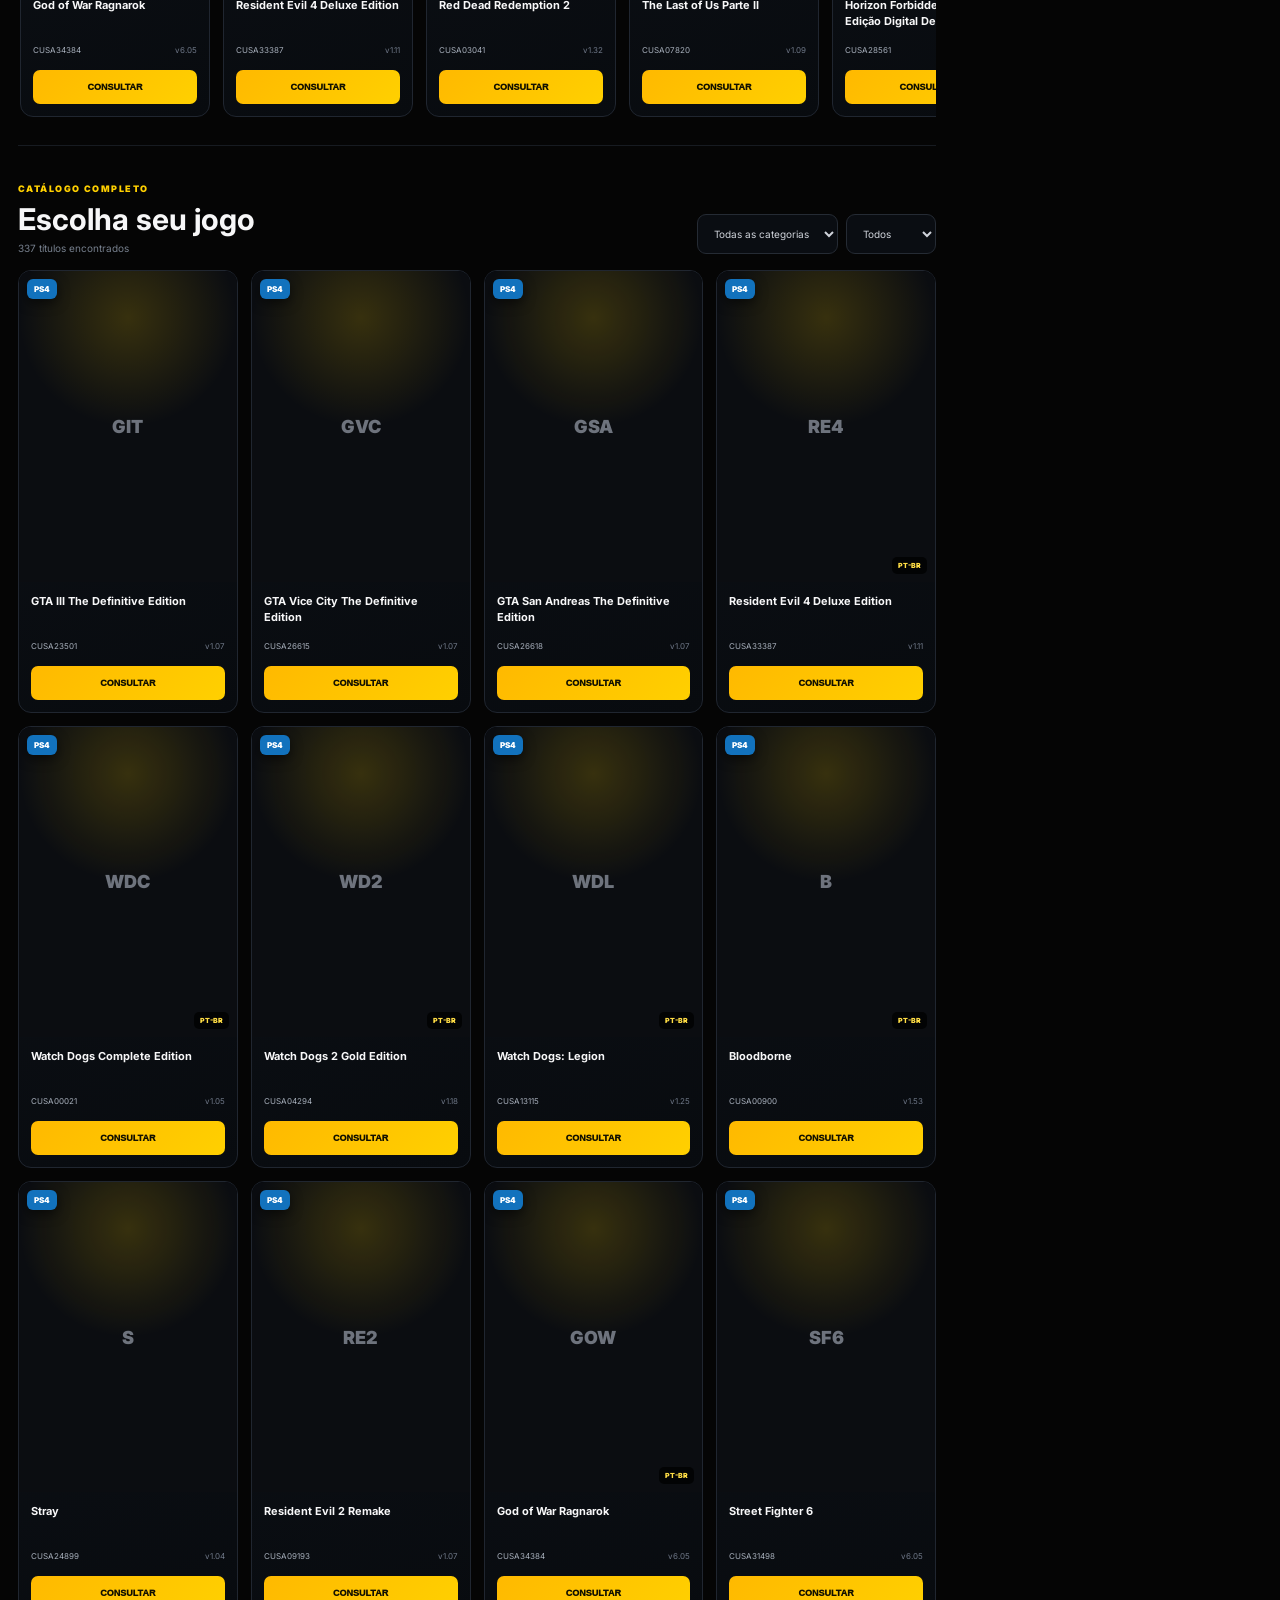
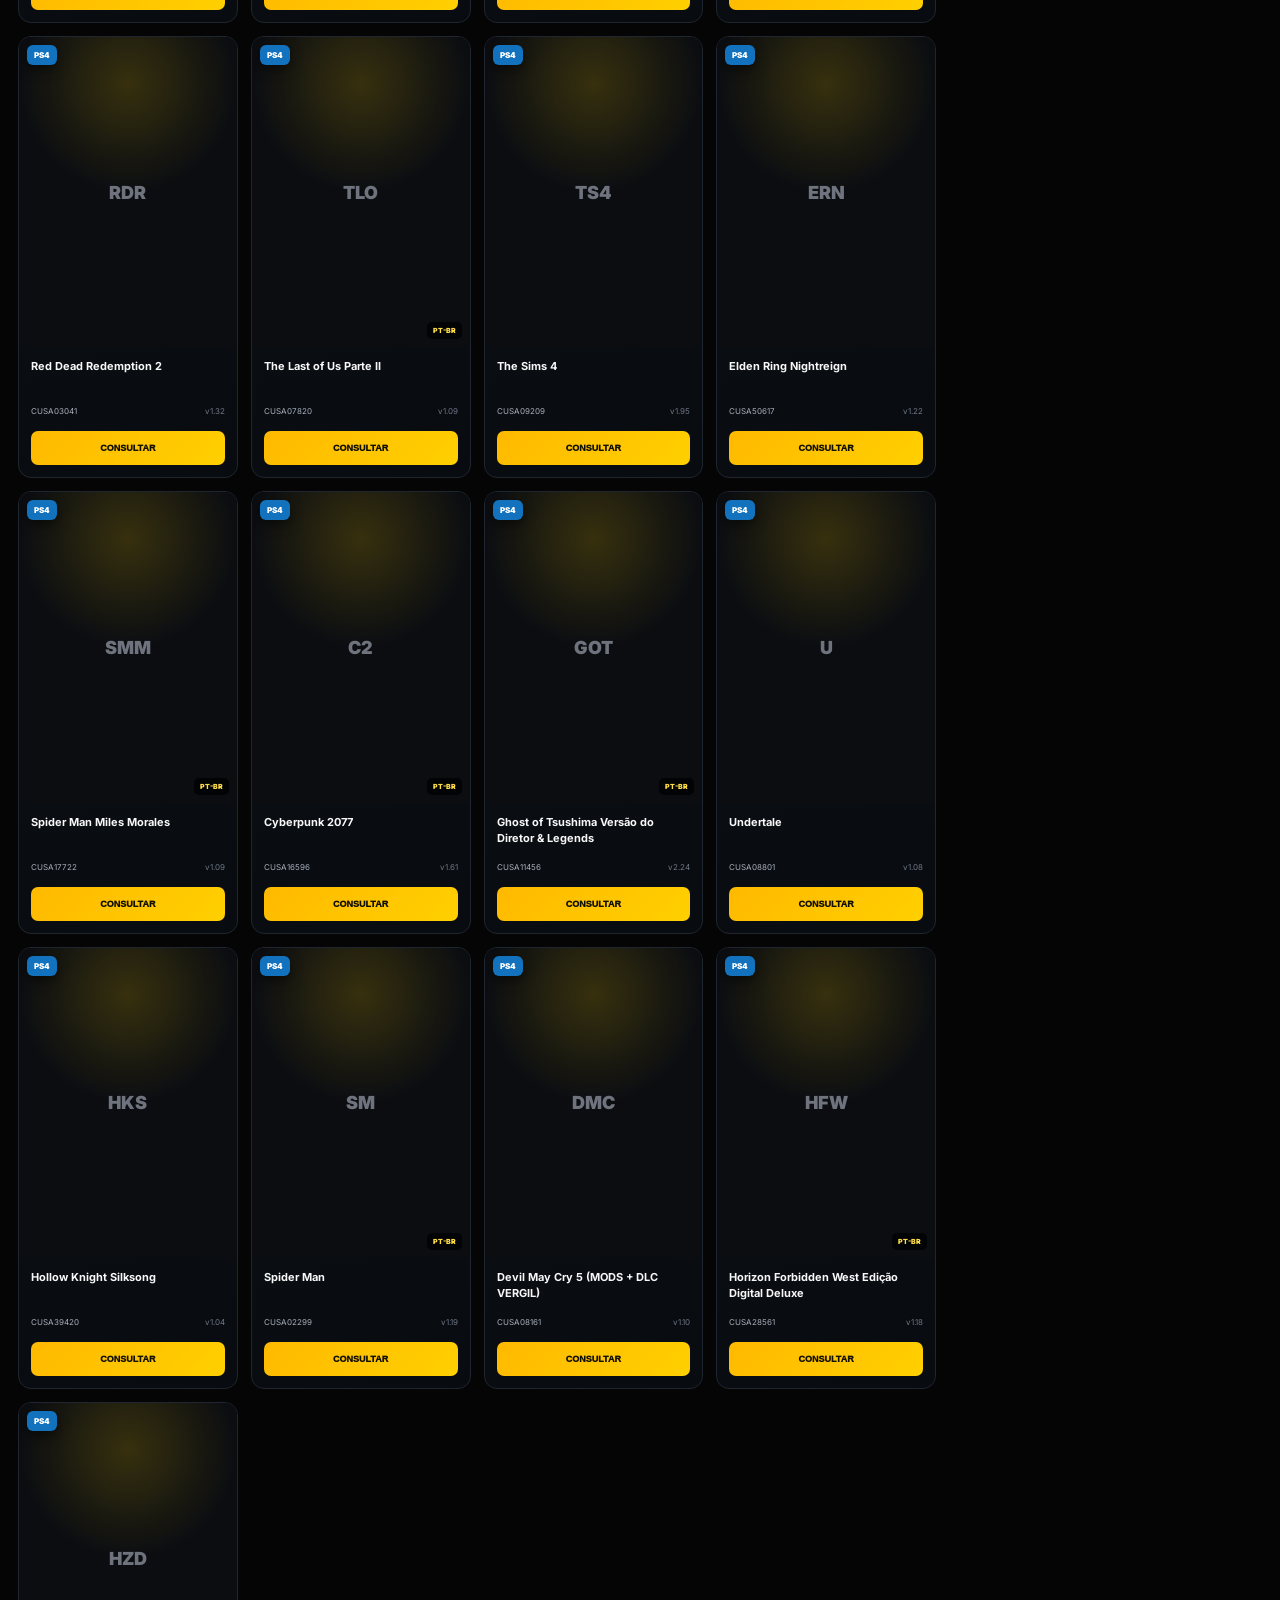
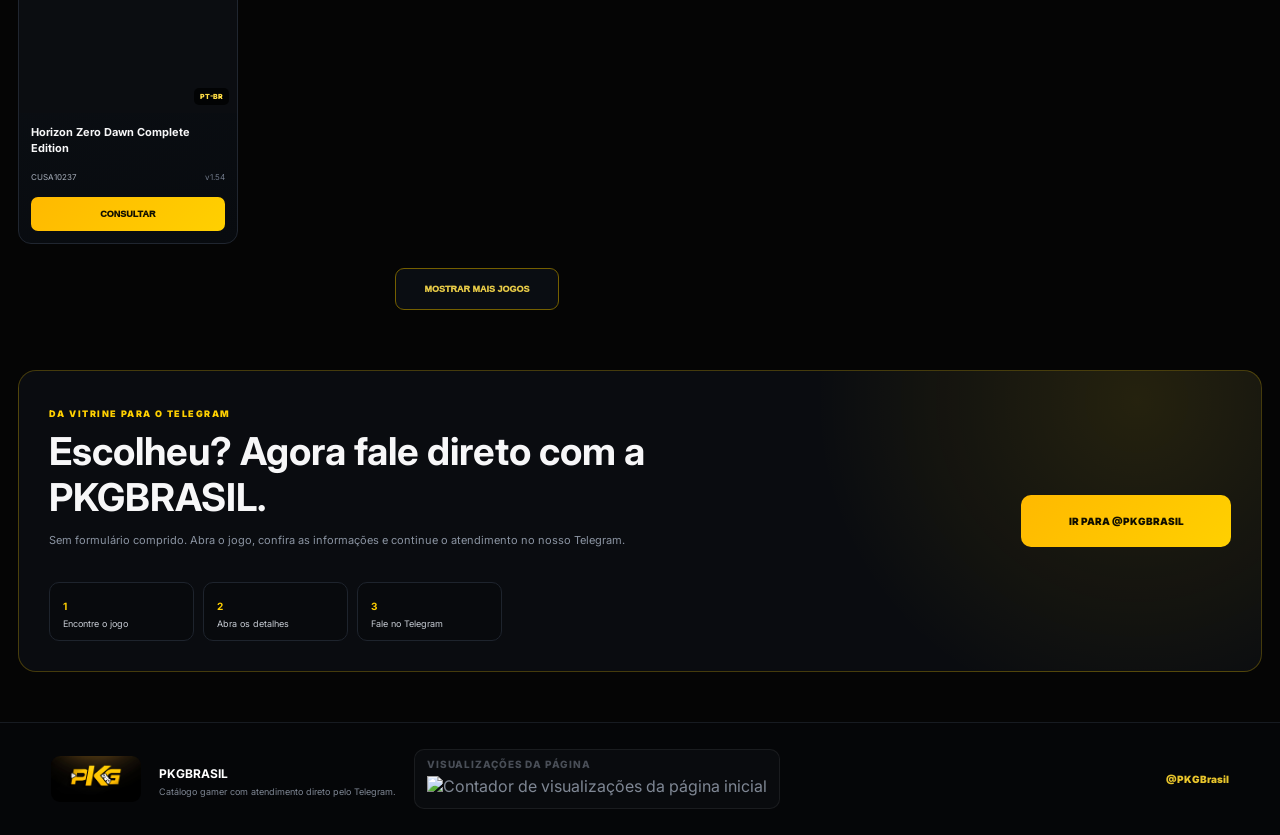
==== commit 605557d5: "Integrar analytics e barra mobile em index.html" ====
--- a/index.html
+++ b/index.html
@@ -3,7 +3,8 @@
 <head>
   <meta charset="utf-8">
   <meta name="viewport" content="width=device-width,initial-scale=1">
-  <meta name="theme-color" content="#070707">
+  <meta name="ga-measurement-id" content="">
+<meta name="theme-color" content="#070707">
   <meta name="color-scheme" content="dark">
   <meta name="description" content="PKGBRASIL: catálogo de jogos PS4 com busca por nome e código, informações do produto e atendimento direto pelo Telegram.">
   <link rel="canonical" href="https://wesleydesousa.github.io/pkgbrasil-site/">
@@ -24,7 +25,7 @@
   <link rel="preconnect" href="https://fonts.googleapis.com">
   <link rel="preconnect" href="https://fonts.gstatic.com" crossorigin>
   <link href="https://fonts.googleapis.com/css2?family=Inter:wght@400;500;600;700;800;900&display=swap" rel="stylesheet">
-  <link rel="stylesheet" href="styles.css?v=20261005-5">
+  <link rel="stylesheet" href="styles.css?v=20261005-6">
   <script type="application/ld+json">{"@context":"https://schema.org","@type":"Organization","name":"PKGBRASIL","url":"https://wesleydesousa.github.io/pkgbrasil-site/","logo":"https://wesleydesousa.github.io/pkgbrasil-site/ativos/WhatsApp%20Image%202026-09-29%20at%2009.11.02.jpeg","sameAs":["https://t.me/PKGBrasil"]}</script>
   <script type="application/ld+json">{"@context":"https://schema.org","@type":"WebSite","name":"PKGBRASIL","url":"https://wesleydesousa.github.io/pkgbrasil-site/","inLanguage":"pt-BR","potentialAction":{"@type":"SearchAction","target":"https://wesleydesousa.github.io/pkgbrasil-site/?q={search_term_string}","query-input":"required name=search_term_string"}}</script>
 </head>
@@ -163,5 +164,8 @@
 
 <a class="telegram-float" href="https://t.me/PKGBrasil" target="_blank" rel="noopener noreferrer">TELEGRAM</a>
 <script src="app.js?v=20261001-4"></script>
+<script src="analytics-config.js" defer></script>
+<script src="analytics.js" defer></script>
+<script src="mobile.js" defer></script>
 </body>
 </html>
--- a/styles.css
+++ b/styles.css
@@ -400,3 +400,37 @@
 .catalog-empty{padding:28px 18px;text-align:center;border:1px dashed #2b3038;border-radius:12px;color:#858e9c;background:rgba(255,255,255,.018);font-size:12px}
 @media(max-width:980px){.mobile-menu{display:block}}
 @media(max-width:680px){.catalog-tools{align-items:stretch}.catalog-search{flex-basis:100%}.catalog-count{width:100%}}
+
+
+/* Contact page layout */
+.sales-cta-head{display:flex;align-items:center;justify-content:space-between;gap:26px;width:100%}
+.sales-cta-head>div{min-width:0}
+.sales-cta-head .telegram-wide{flex:0 0 220px;grid-column:auto;grid-row:auto}
+.store-proof{display:flex;gap:10px;flex-wrap:wrap;margin-top:18px}
+.store-proof span{padding:8px 10px;border:1px solid #202630;border-radius:8px;background:#080a0d;color:#bfc5cf;font-size:9px;font-weight:800}
+@media(max-width:680px){.sales-cta-head{flex-direction:column;align-items:stretch}.sales-cta-head .telegram-wide{flex-basis:auto;width:100%;min-width:0}.store-proof{display:grid;grid-template-columns:1fr}.store-proof span{text-align:center}}
+
+/* Mobile conversion bar + catalog tools */
+.mobile-bottom-bar{display:none}
+.catalog-tools select{flex:0 0 200px;height:44px;padding:0 12px;border:1px solid #252b34;border-radius:10px;background:#0a0d12;color:#cfd3da;font:inherit;font-size:10px}
+@media(max-width:680px){
+  body{padding-bottom:70px}
+  .mobile-bottom-bar{
+    position:fixed;left:10px;right:10px;bottom:10px;z-index:95;
+    display:grid;grid-template-columns:repeat(3,1fr);
+    gap:6px;padding:7px;
+    border:1px solid rgba(255,208,0,.2);
+    border-radius:15px;
+    background:rgba(7,8,10,.96);
+    box-shadow:0 18px 45px rgba(0,0,0,.55);
+    backdrop-filter:blur(16px);
+  }
+  .mobile-bottom-bar a{
+    min-height:48px;display:flex;flex-direction:column;align-items:center;justify-content:center;gap:3px;
+    border-radius:10px;color:#c9ced7;text-decoration:none;font-size:8px;font-weight:900;letter-spacing:.05em;
+  }
+  .mobile-bottom-bar a:hover,.mobile-bottom-bar a:focus-visible{background:#17140a;color:#fff}
+  .mobile-bottom-bar a:last-child{background:var(--gold);color:#111008}
+  .mobile-bottom-bar span{font-size:15px;line-height:1}
+  .catalog-tools select{flex:1 1 100%;min-width:0}
+}
